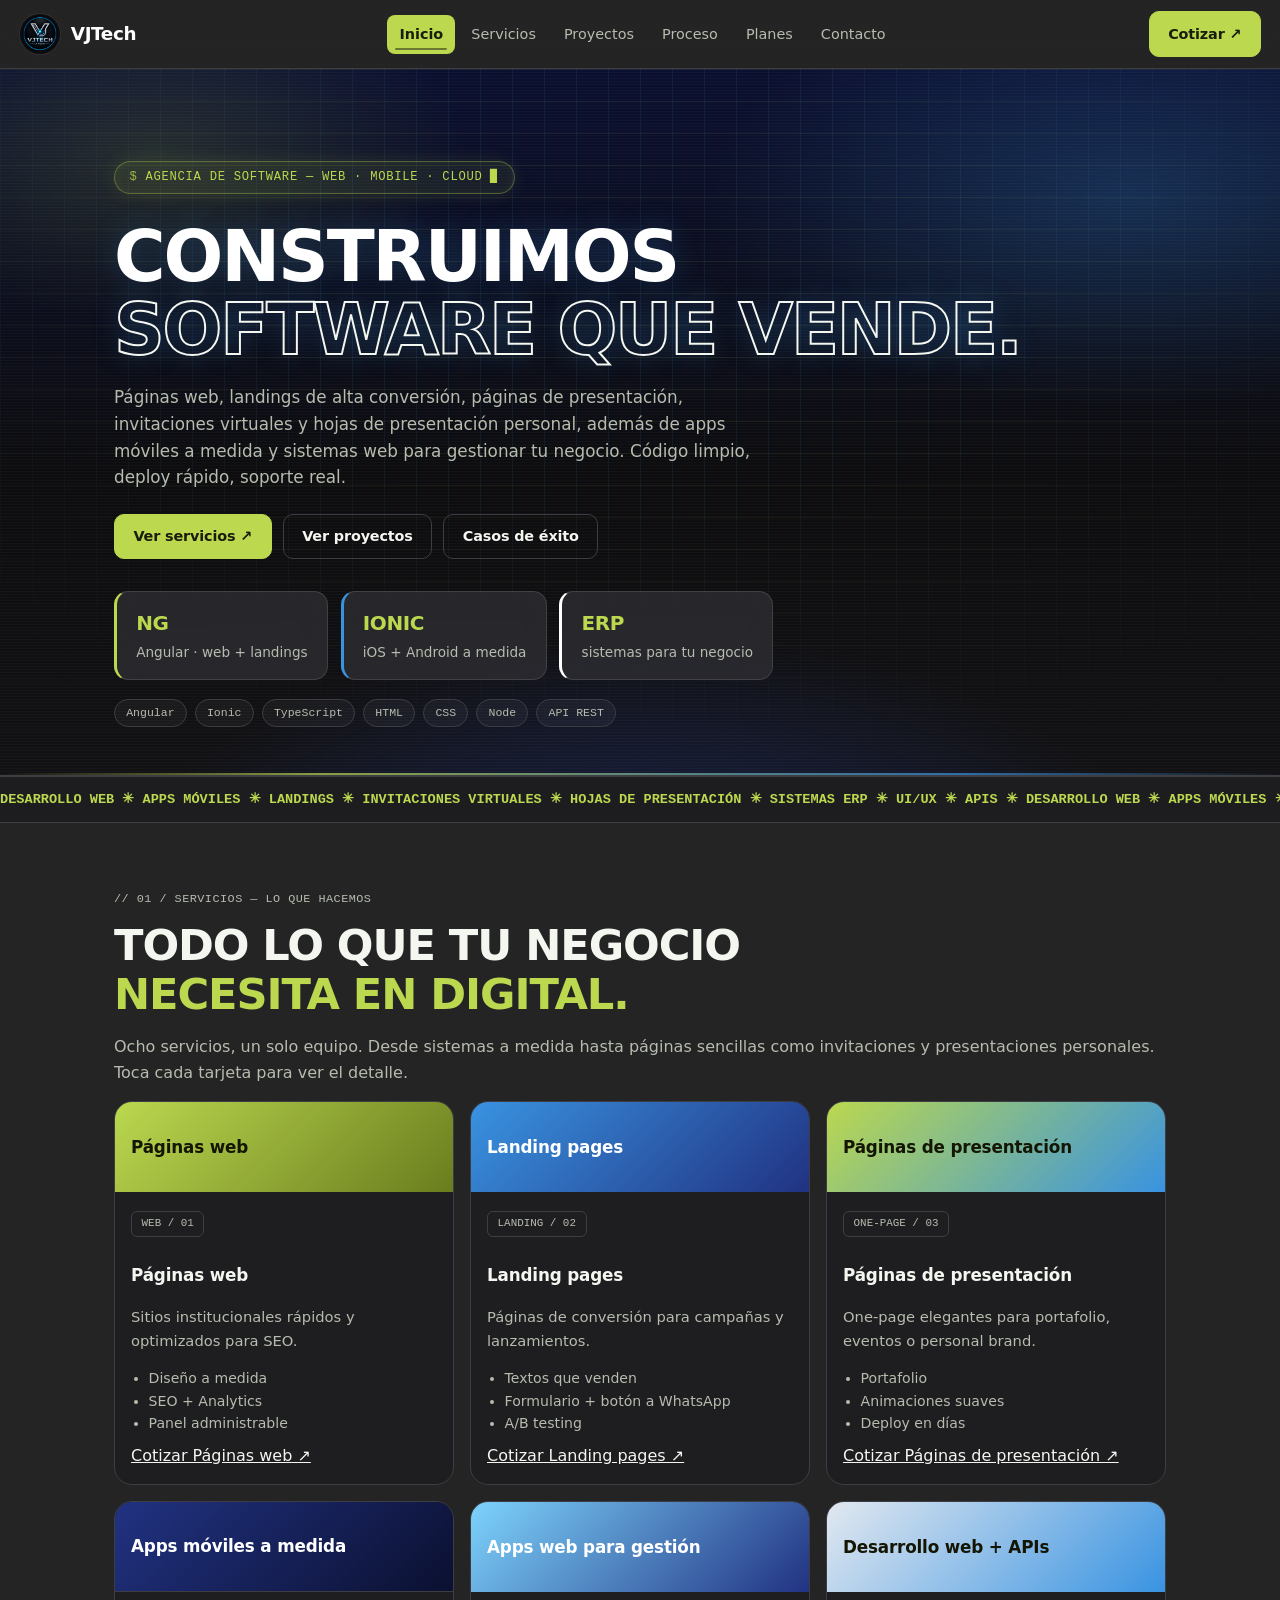
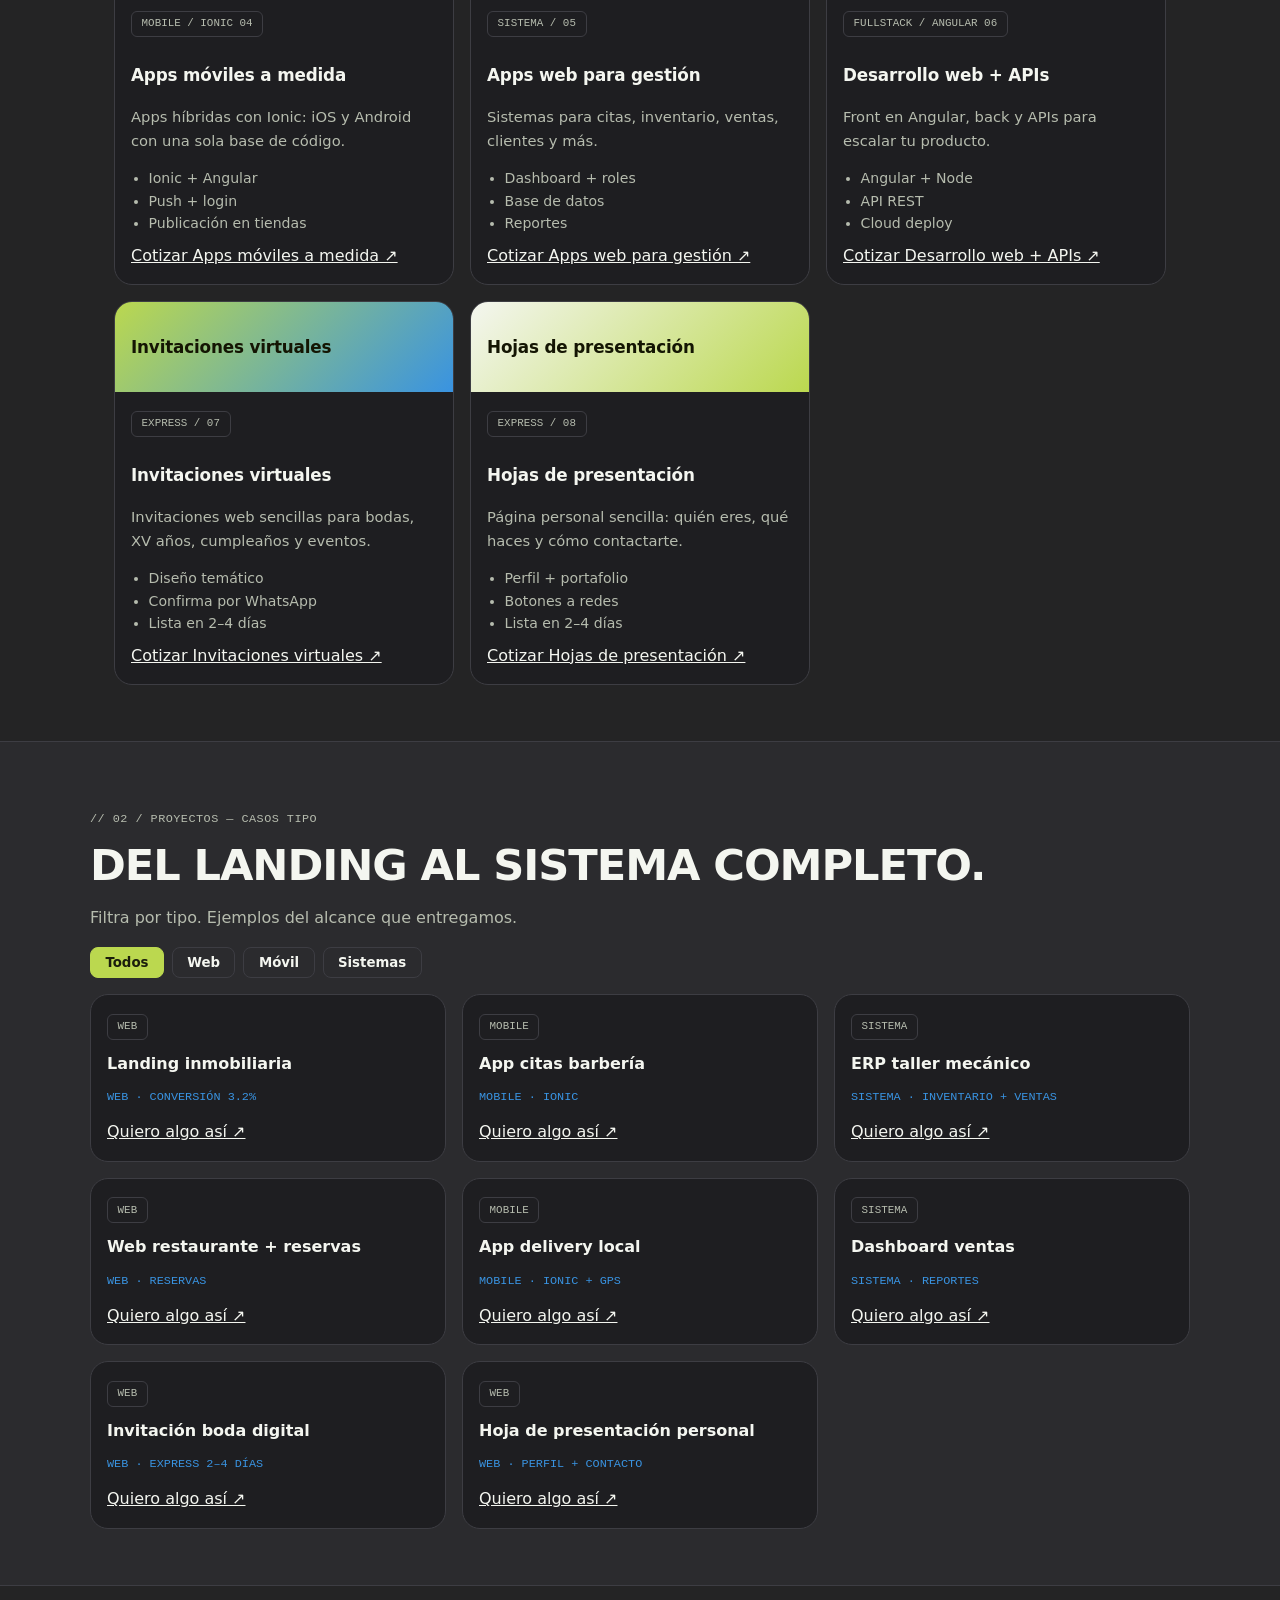
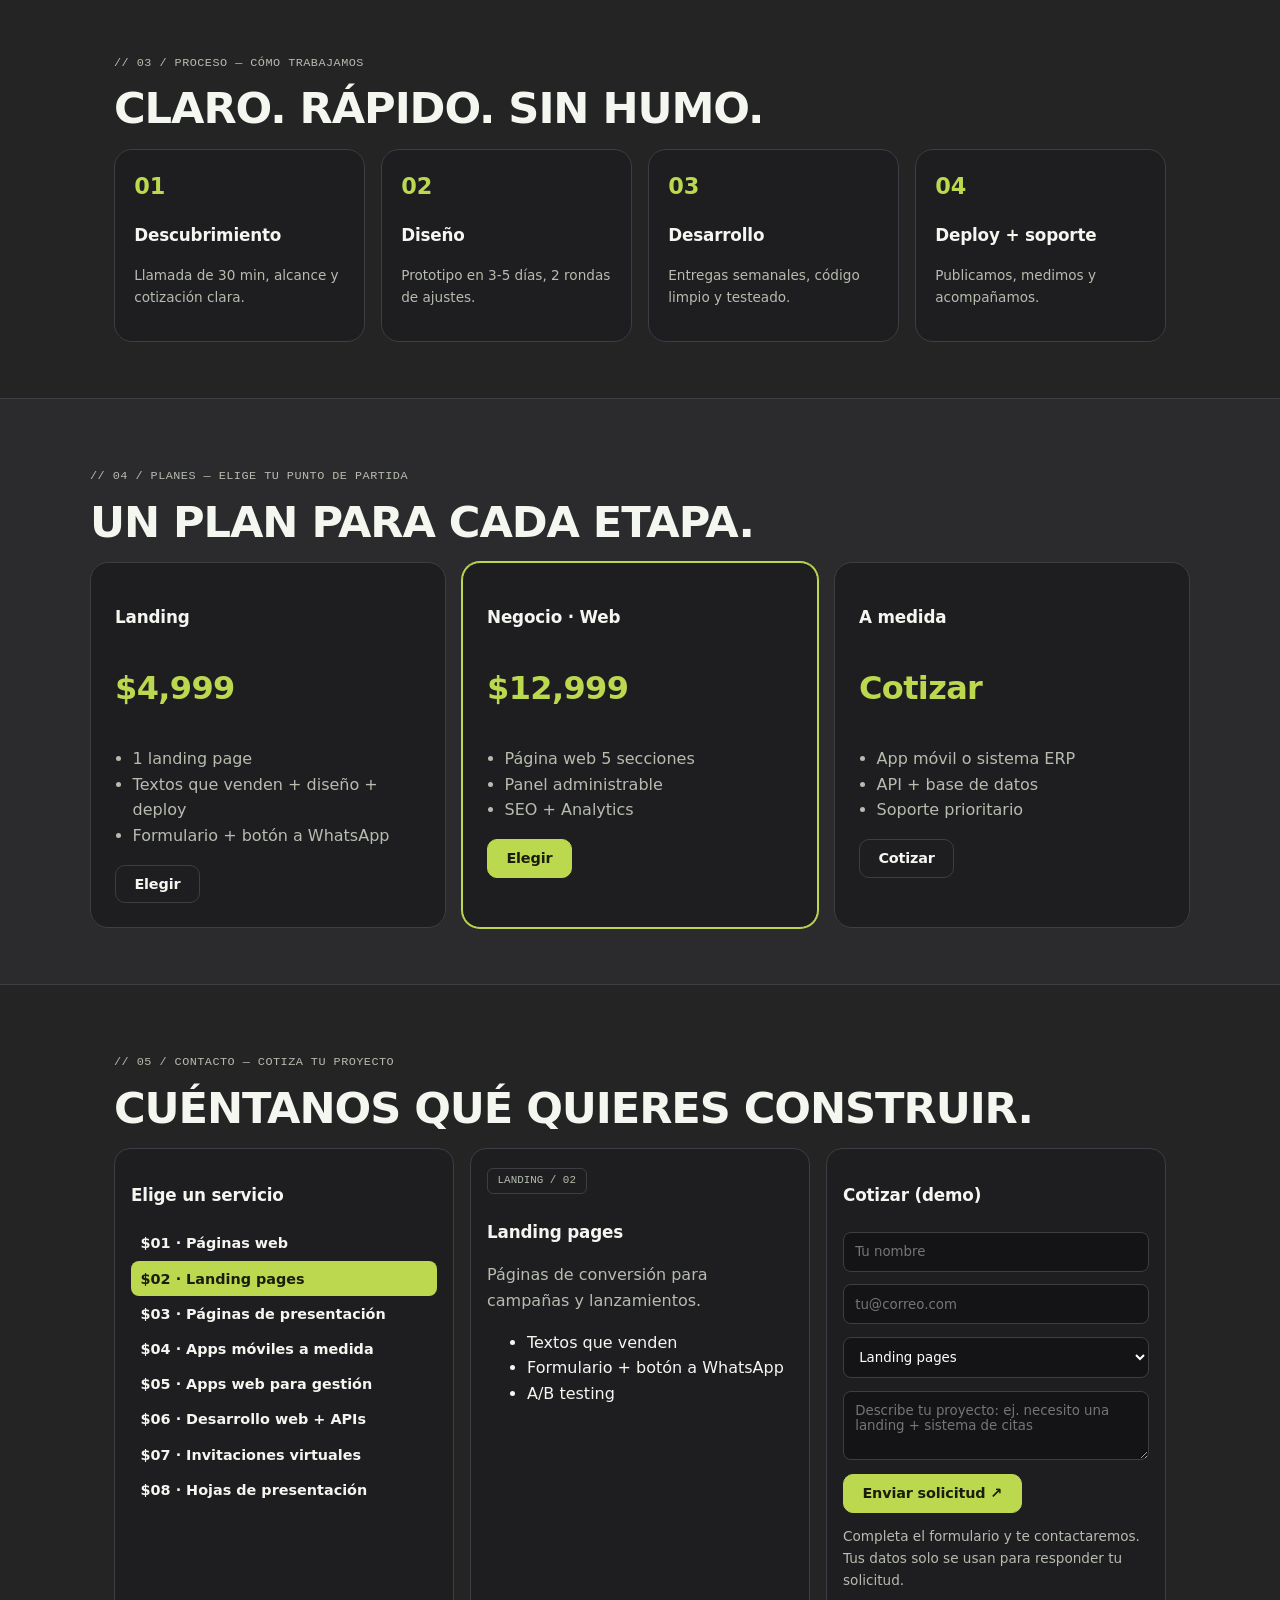
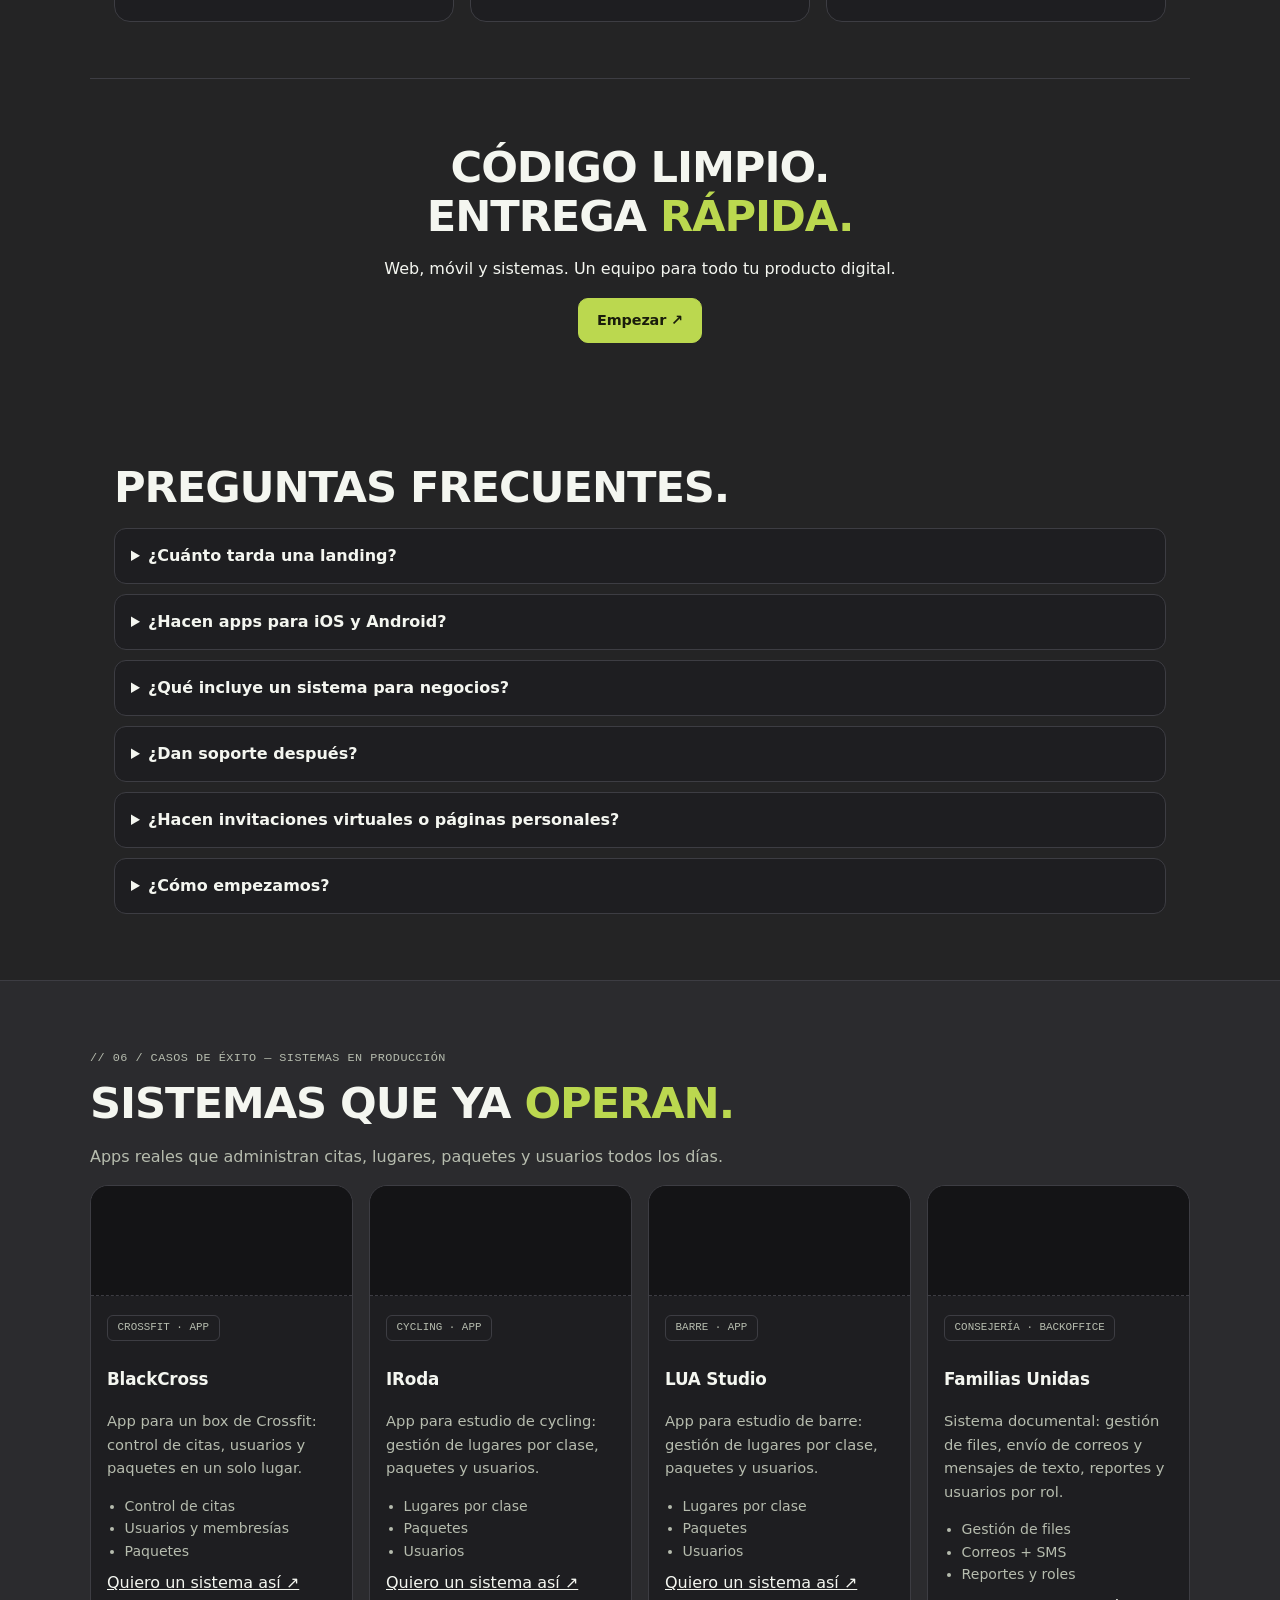
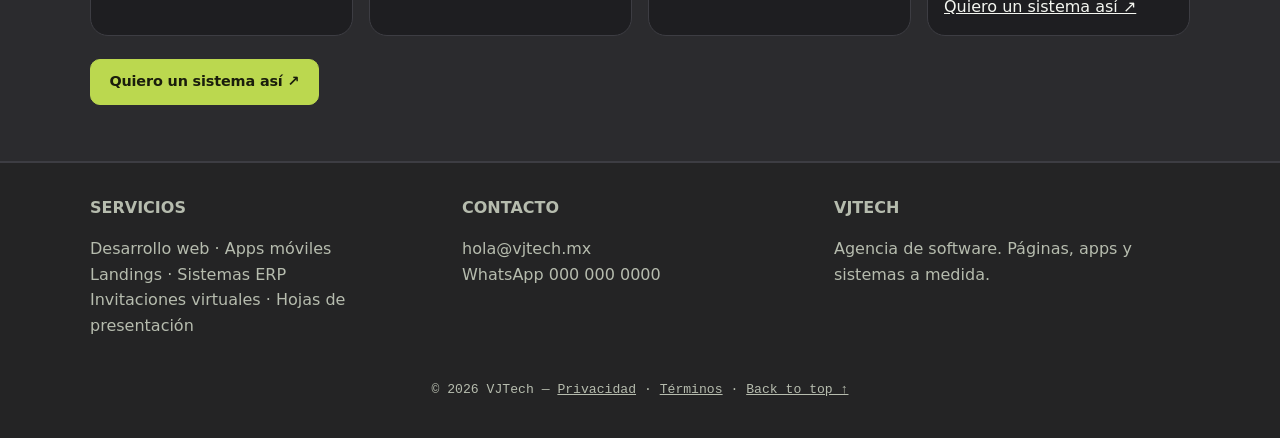
==== index.html @ 3f9f31a5 "Version inicial" ====
<!DOCTYPE html>
<html lang="es">
<head>
  <meta charset="UTF-8" />
  <meta name="viewport" content="width=device-width, initial-scale=1.0" />
  <title>VJTech — Desarrollo web, móvil y apps a medida</title>
  <meta name="description" content="VJTech: páginas web, landings, páginas de presentación, invitaciones virtuales, hojas de presentación personal, apps móviles con Ionic y apps web con Angular para gestión de negocios." />
  <link rel="canonical" href="https://vjtech.mx/" />
  <!-- Open Graph / Twitter (vista previa al compartir en WhatsApp y redes) -->
  <meta property="og:type" content="website" />
  <meta property="og:locale" content="es_MX" />
  <meta property="og:site_name" content="VJTech" />
  <meta property="og:title" content="VJTech — Desarrollo web, móvil y apps a medida" />
  <meta property="og:description" content="Páginas web, landings de alta conversión, invitaciones virtuales y apps móviles a medida. Código limpio, deploy rápido, soporte real." />
  <meta property="og:url" content="https://vjtech.mx/" />
  <meta property="og:image" content="https://vjtech.mx/logo.png" />
  <meta name="twitter:card" content="summary_large_image" />
  <meta name="twitter:title" content="VJTech — Desarrollo web, móvil y apps a medida" />
  <meta name="twitter:description" content="Páginas web, landings de alta conversión y apps móviles a medida." />
  <meta name="twitter:image" content="https://vjtech.mx/logo.png" />
  <!-- Analytics GA4: pon tu ID en ANALYTICS_ID dentro de app.js para activar la medición -->
  <meta name="referrer" content="strict-origin-when-cross-origin" />
  <!-- CSP temporal vía meta (mover a headers nginx al desplegar en EC2) -->
  <meta http-equiv="Content-Security-Policy" content="default-src 'self'; script-src 'self' https://www.googletagmanager.com https://www.google-analytics.com; style-src 'self' https://fonts.googleapis.com; font-src 'self' https://fonts.gstatic.com; img-src 'self' data: https://www.google-analytics.com; connect-src 'self' https:; form-action 'self'; base-uri 'self'; frame-ancestors 'none'; object-src 'none'" />
  <link rel="preconnect" href="https://fonts.googleapis.com" />
  <link rel="preconnect" href="https://fonts.gstatic.com" crossorigin />
  <link href="https://fonts.googleapis.com/css2?family=Plus+Jakarta+Sans:wght@400;500;600;700;800&family=JetBrains+Mono:wght@400;500;600&display=swap" rel="stylesheet" />
  <link rel="stylesheet" href="styles.css" />
  <link rel="icon" type="image/png" href="logo.png" />
</head>
<body id="inicio">
  <header class="nav" id="topNav">
    <a class="brand" href="#inicio" data-scroll aria-label="VJTech inicio">
      <span class="logo-slot" aria-hidden="true">
        <img src="logo.png" alt="VJTech" width="42" height="42" />
      </span>
      <span class="brand-name">VJTech</span>
    </a>
    <nav class="links" aria-label="Principal">
      <a href="#inicio" data-scroll class="active">Inicio</a>
      <a href="#servicios" data-scroll>Servicios</a>
      <a href="#proyectos" data-scroll>Proyectos</a>
      <a href="#proceso" data-scroll>Proceso</a>
      <a href="#planes" data-scroll>Planes</a>
      <a href="#contacto" data-scroll>Contacto</a>
    </nav>
    <div class="actions">
      <a class="btn primary" href="#contacto" data-scroll>Cotizar ↗</a>
    </div>
    <button class="menu" id="menuBtn" aria-label="Abrir menú" aria-expanded="false">☰</button>
  </header>
  <div class="mobile" id="mobileMenu">
    <a href="#inicio" data-scroll>Inicio</a>
    <a href="#servicios" data-scroll>Servicios</a>
    <a href="#proyectos" data-scroll>Proyectos</a>
    <a href="#proceso" data-scroll>Proceso</a>
    <a href="#planes" data-scroll>Planes</a>
    <a href="#contacto" data-scroll class="btn primary">Cotizar ↗</a>
  </div>

  <main>
    <!-- HERO -->
    <section class="hero">
      <div class="hero-bg" aria-hidden="true"></div>
      <div class="hero-inner">
      <p class="kicker">AGENCIA DE SOFTWARE — WEB · MOBILE · CLOUD</p>
      <h1><span>CONSTRUIMOS</span><br /><em>SOFTWARE QUE VENDE.</em></h1>
      <p class="sub">Páginas web, landings de alta conversión, páginas de presentación, invitaciones virtuales y hojas de presentación personal, además de apps móviles a medida y sistemas web para gestionar tu negocio. Código limpio, deploy rápido, soporte real.</p>
      <div class="cta">
        <a href="#servicios" class="btn primary" data-scroll>Ver servicios ↗</a>
        <a href="#proyectos" class="btn ghost" data-scroll>Ver proyectos</a>
        <a href="#casos" class="btn ghost" data-scroll>Casos de éxito</a>
      </div>
      <div class="hero-cards">
        <div class="hcard"><strong>NG</strong><span>Angular · web + landings</span></div>
        <div class="hcard"><strong>IONIC</strong><span>iOS + Android a medida</span></div>
        <div class="hcard"><strong>ERP</strong><span>sistemas para tu negocio</span></div>
      </div>
      <div class="stack-bar" aria-label="Tecnologías">
        <span>Angular</span><span>Ionic</span><span>TypeScript</span><span>HTML</span><span>CSS</span><span>Node</span><span>API REST</span>
      </div>
      </div>
    </section>

    <div class="marquee" aria-hidden="true"><div class="track" id="marqueeTrack">
      <span>DESARROLLO WEB ✳ APPS MÓVILES ✳ LANDINGS ✳ INVITACIONES VIRTUALES ✳ HOJAS DE PRESENTACIÓN ✳ SISTEMAS ERP ✳ UI/UX ✳ APIS ✳ DESARROLLO WEB ✳ APPS MÓVILES ✳ LANDINGS ✳ INVITACIONES VIRTUALES ✳&nbsp;</span>
    </div></div>

    <!-- SERVICIOS -->
    <section id="servicios" class="section scroll-target">
      <p class="label">01 / SERVICIOS — LO QUE HACEMOS</p>
      <h2>TODO LO QUE TU NEGOCIO<br /><em>NECESITA EN DIGITAL.</em></h2>
      <p class="muted">Ocho servicios, un solo equipo. Desde sistemas a medida hasta páginas sencillas como invitaciones y presentaciones personales. Toca cada tarjeta para ver el detalle.</p>
      <div class="grid3" id="services"></div>
    </section>

    <!-- PROYECTOS -->
    <section id="proyectos" class="section alt scroll-target">
      <p class="label">02 / PROYECTOS — CASOS TIPO</p>
      <h2>DEL LANDING AL SISTEMA COMPLETO.</h2>
      <p class="muted">Filtra por tipo. Ejemplos del alcance que entregamos.</p>
      <div class="filters">
        <button class="chip active" data-f="all">Todos</button>
        <button class="chip" data-f="web">Web</button>
        <button class="chip" data-f="mobile">Móvil</button>
        <button class="chip" data-f="sistema">Sistemas</button>
      </div>
      <div class="agenda" id="projects"></div>
    </section>

    <!-- PROCESO -->
    <section id="proceso" class="section scroll-target">
      <p class="label">03 / PROCESO — CÓMO TRABAJAMOS</p>
      <h2>CLARO. RÁPIDO. SIN HUMO.</h2>
      <div class="grid4" id="steps"></div>
    </section>

    <!-- PLANES -->
    <section id="planes" class="section alt scroll-target">
      <p class="label">04 / PLANES — ELIGE TU PUNTO DE PARTIDA</p>
      <h2>UN PLAN PARA CADA ETAPA.</h2>
      <div class="grid3">
        <div class="price"><h3>Landing</h3><p class="p">$4,999</p><ul><li>1 landing page</li><li>Textos que venden + diseño + deploy</li><li>Formulario + botón a WhatsApp</li></ul><button class="btn ghost" data-plan="Landing">Elegir</button></div>
        <div class="price hot"><h3>Negocio · Web</h3><p class="p">$12,999</p><ul><li>Página web 5 secciones</li><li>Panel administrable</li><li>SEO + Analytics</li></ul><button class="btn primary" data-plan="Negocio Web">Elegir</button></div>
        <div class="price"><h3>A medida</h3><p class="p">Cotizar</p><ul><li>App móvil o sistema ERP</li><li>API + base de datos</li><li>Soporte prioritario</li></ul><button class="btn ghost" data-plan="A medida">Cotizar</button></div>
      </div>
    </section>

    <!-- CONTACTO -->
    <section id="contacto" class="section scroll-target">
      <p class="label">05 / CONTACTO — COTIZA TU PROYECTO</p>
      <h2>CUÉNTANOS QUÉ QUIERES CONSTRUIR.</h2>
      <div class="booking">
        <div class="days" id="servicesList"></div>
        <div class="classes" id="serviceDetail"></div>
        <form id="quoteForm" action="#" method="post" novalidate>
          <h3>Cotizar (demo)</h3>
          <label class="sr-only" for="fName">Tu nombre</label>
          <input required placeholder="Tu nombre" id="fName" name="nombre" type="text" autocomplete="name" maxlength="100" />
          <label class="sr-only" for="fMail">Tu correo</label>
          <input required type="email" placeholder="tu@correo.com" id="fMail" name="correo" autocomplete="email" inputmode="email" maxlength="254" />
          <label class="sr-only" for="fService">Servicio</label>
          <select id="fService" name="tipo"></select>
          <label class="sr-only" for="fMsg">Describe tu proyecto</label>
          <textarea id="fMsg" name="descripcion" rows="3" maxlength="2000" placeholder="Describe tu proyecto: ej. necesito una landing + sistema de citas"></textarea>
          <!-- Honeypot anti-spam: los humanos no lo ven ni lo llenan -->
          <div class="hp-wrap" aria-hidden="true">
            <label class="sr-only" for="fWeb">No llenar</label>
            <input type="text" id="fWeb" name="website" tabindex="-1" autocomplete="off" />
          </div>
          <button class="btn primary" type="submit">Enviar solicitud ↗</button>
          <p class="muted small" id="quoteMsg">Completa el formulario y te contactaremos. Tus datos solo se usan para responder tu solicitud.</p>
        </form>
      </div>
    </section>

    <section class="section community">
      <h2>CÓDIGO LIMPIO.<br />ENTREGA <em>RÁPIDA.</em></h2>
      <p>Web, móvil y sistemas. Un equipo para todo tu producto digital.</p>
      <a class="btn primary" href="#contacto" data-scroll>Empezar ↗</a>
    </section>

    <section class="section">
      <h2>PREGUNTAS FRECUENTES.</h2>
      <div class="faq" id="faq"></div>
    </section>

    <!-- CASOS DE ÉXITO -->
    <section id="casos" class="section alt scroll-target">
      <p class="label">06 / CASOS DE ÉXITO — SISTEMAS EN PRODUCCIÓN</p>
      <h2>SISTEMAS QUE YA <em>OPERAN.</em></h2>
      <p class="muted">Apps reales que administran citas, lugares, paquetes y usuarios todos los días.</p>
      <div class="grid4" id="casosGrid"></div>
      <div class="cta">
        <a href="#contacto" class="btn primary" data-scroll>Quiero un sistema así ↗</a>
      </div>
    </section>
  </main>

  <footer>
    <div class="fgrid">
      <div><strong>SERVICIOS</strong><p>Desarrollo web · Apps móviles<br />Landings · Sistemas ERP<br />Invitaciones virtuales · Hojas de presentación</p></div>
      <div><strong>CONTACTO</strong><p>hola@vjtech.mx<br />WhatsApp 000 000 0000</p></div>
      <div><strong>VJTECH</strong><p>Agencia de software. Páginas, apps y sistemas a medida.</p></div>
    </div>
    <p class="copy">© 2026 VJTech — <a href="privacidad.html">Privacidad</a> · <a href="terminos.html">Términos</a> · <a href="#inicio" data-scroll>Back to top ↑</a></p>
  </footer>

  <script src="app.js" defer></script>
</body>
</html>
---- styles.css ----
/* ui-ux-pro-max: Pattern Hero+Features+CTA | Style Glassmorphism dark-adapted + Minimalism | Typo Plus Jakarta Sans + JetBrains Mono accent | Palette #242425 #BBD84F #3993E1 #213282 | Brand VJTech */
/* Nota: fuentes vía <link> en index.html (sin @import para evitar petición duplicada) */
*{box-sizing:border-box}html{scroll-behavior:smooth;scroll-padding-top:84px}
:root{
  --bg:#242425; --panel:#2b2b2e; --card:#2e2e33; --line:#3d3d43;
  --txt:#f4f6f0; --mut:#b6bcae;
  --lime:#bbd84f; --lime-ink:#1a1d0c;
  --blue:#3993e1; --deep:#213282;
  --mono:'JetBrains Mono',ui-monospace,Menlo,monospace;
  --sans:'Plus Jakarta Sans',system-ui,-apple-system,Segoe UI,Roboto,Arial,sans-serif;
  --radius:14px;
}
body{margin:0;background:var(--bg);color:var(--txt);font-family:var(--sans);line-height:1.6;-webkit-font-smoothing:antialiased}
a{color:inherit}.muted{color:var(--mut)}.small{font-size:.85rem}
:focus-visible{outline:3px solid var(--blue);outline-offset:2px;border-radius:6px}
.nav{position:sticky;top:0;z-index:30;display:flex;align-items:center;gap:1rem;justify-content:space-between;padding:.7rem 1.2rem;background:rgba(36,36,37,.72);backdrop-filter:blur(16px);-webkit-backdrop-filter:blur(16px);border-bottom:1px solid rgba(255,255,255,.12)}
.brand{display:flex;align-items:center;gap:.6rem;text-decoration:none}
.logo-slot{width:42px;height:42px;border-radius:50%;border:1px solid rgba(255,255,255,.15);background:#0b0b0d;display:flex;align-items:center;justify-content:center;overflow:hidden;flex-shrink:0}
.logo-slot img{width:100%;height:100%;object-fit:cover;display:block}
.logo-ph{font-family:var(--sans);font-weight:800;font-size:.85rem;color:var(--lime);letter-spacing:.02em}
.brand-name{font-family:var(--sans);font-weight:800;font-size:1.15rem;letter-spacing:-.02em;color:#fff}
.links{display:flex;gap:.25rem}.links a{position:relative;text-decoration:none;color:var(--mut);font-size:.9rem;font-weight:500;padding:.5rem .75rem;border-radius:8px;transition:color 200ms ease,background 200ms ease}
.links a:hover{color:#fff;background:rgba(255,255,255,.06)}
.links a.active{color:var(--lime-ink);background:var(--lime);font-weight:700}
.links a.active::after{content:"";position:absolute;left:8px;right:8px;bottom:4px;height:2px;background:var(--lime-ink);border-radius:2px;opacity:.5}
.links a.click-flash{animation:flash 350ms ease}
@keyframes flash{0%{transform:scale(.96);background:var(--blue);color:#fff}100%{transform:scale(1)}}
.btn{display:inline-block;padding:.65rem 1.15rem;border-radius:10px;text-decoration:none;font-weight:700;border:1px solid var(--line);cursor:pointer;background:transparent;color:var(--txt);font-family:var(--sans);font-size:.9rem;letter-spacing:-.01em;transition:transform 200ms ease,filter 200ms ease,border-color 200ms ease}
.btn.primary{background:var(--lime);color:var(--lime-ink);border-color:var(--lime)}
.btn.primary:hover{filter:brightness(1.07);transform:translateY(-1px)}
.btn.primary:active{transform:translateY(1px) scale(.98)}
.btn.ghost:hover{border-color:var(--lime)}
.menu{display:none;background:none;border:1px solid var(--line);border-radius:10px;color:#fff;padding:.4rem .7rem;cursor:pointer}
.mobile{display:none;flex-direction:column;gap:.4rem;padding:.8rem;background:rgba(29,29,32,.97);backdrop-filter:blur(16px);border-bottom:1px solid var(--line);position:sticky;top:57px;z-index:29}
.mobile.open{display:flex}
.mobile a{text-decoration:none;font-weight:600;padding:.7rem;border-radius:8px;color:var(--txt)}
.mobile a.active{background:var(--lime);color:var(--lime-ink);font-weight:700}
.hero{position:relative;overflow:hidden;padding:5rem 0 3rem;text-align:left;background:#0d0d0f;border-bottom:1px solid var(--line)}
.hero::after{content:"";position:absolute;left:0;right:0;bottom:0;height:2px;background:linear-gradient(90deg,transparent,var(--lime) 25%,var(--blue) 75%,transparent);opacity:.7;z-index:2;pointer-events:none}
.hero-inner{position:relative;z-index:1;max-width:1100px;margin:0 auto;padding:0 1.5rem;width:100%}
.hero-bg{position:absolute;inset:0;background:radial-gradient(520px 280px at 12% 12%,rgba(187,216,79,.15),transparent 60%),radial-gradient(680px 340px at 88% 18%,rgba(57,147,225,.24),transparent 62%),radial-gradient(900px 520px at 50% 125%,rgba(33,50,130,.6),transparent 62%),linear-gradient(180deg,#0b1030 0%,#0d0d0f 58%,#121214 100%);z-index:0}
.hero-bg::before{content:"";position:absolute;inset:0;background:repeating-linear-gradient(0deg,rgba(255,255,255,.05) 0 1px,transparent 1px 3px);opacity:.45;pointer-events:none}
.hero-bg::after{content:"";position:absolute;inset:0;background-image:linear-gradient(rgba(187,216,79,.09) 1px,transparent 1px),linear-gradient(90deg,rgba(57,147,225,.11) 1px,transparent 1px);background-size:32px 32px;mask-image:radial-gradient(75% 75% at 50% 28%,#000 35%,transparent 100%);-webkit-mask-image:radial-gradient(75% 75% at 50% 28%,#000 35%,transparent 100%);pointer-events:none}
.kicker{display:inline-block;font-family:var(--mono);color:var(--lime);font-size:.76rem;font-weight:500;letter-spacing:.06em;background:rgba(187,216,79,.08);border:1px solid rgba(187,216,79,.35);border-radius:999px;padding:.35rem .9rem;box-shadow:0 0 18px rgba(187,216,79,.12),inset 0 0 12px rgba(187,216,79,.06)}.kicker::before{content:"$ ";opacity:.8}.kicker::after{content:"▊";margin-left:.45rem;color:var(--lime);animation:caretBlink 1.2s steps(1) infinite}
@keyframes caretBlink{0%,55%{opacity:1}56%,100%{opacity:0}}
.hero h1{font-family:var(--sans);font-weight:800;font-size:clamp(2.4rem,6vw,4.4rem);line-height:1.04;margin:.9rem 0 .6rem;letter-spacing:-.03em;color:#fff;text-shadow:0 0 28px rgba(57,147,225,.25)}
.hero h1 em{font-style:normal;color:transparent;-webkit-text-stroke:2px var(--txt)}
.sub{color:var(--mut);max-width:62ch;font-size:1.05rem}
.cta{display:flex;gap:.7rem;flex-wrap:wrap;margin-top:1.4rem}
.hero-cards{display:flex;gap:.8rem;margin-top:2rem;flex-wrap:wrap}
.hcard{background:rgba(46,46,51,.8);backdrop-filter:blur(12px);border:1px solid rgba(255,255,255,.12);border-radius:var(--radius);padding:.9rem 1.2rem;min-width:160px;border-left:3px solid var(--lime)}
.hcard:nth-child(2){border-left-color:var(--blue)}.hcard:nth-child(3){border-left-color:#fff}
.hcard strong{font-family:var(--sans);font-weight:800;font-size:1.25rem;display:block;color:var(--lime);letter-spacing:-.02em}.hcard span{color:var(--mut);font-size:.85rem}
.stack-bar{display:flex;gap:.5rem;flex-wrap:wrap;margin-top:1.2rem}
.stack-bar span{font-family:var(--mono);font-size:.72rem;border:1px solid var(--line);border-radius:999px;padding:.25rem .7rem;color:var(--mut);background:rgba(255,255,255,.04)}
.marquee{border-top:1px solid var(--line);border-bottom:1px solid var(--line);overflow:hidden;white-space:nowrap;background:#1d1d20}
.track{display:inline-block;padding:.7rem 0;animation:scroll 20s linear infinite;font-weight:600;font-family:var(--mono);color:var(--lime);font-size:.85rem}
@keyframes scroll{to{transform:translateX(-50%)}}
.section{max-width:1100px;margin:0 auto;padding:3.5rem 1.5rem}
.scroll-target{scroll-margin-top:84px}
.section.alt{background:var(--panel);border-top:1px solid var(--line);border-bottom:1px solid var(--line);max-width:none}
.section.alt>*{max-width:1100px;margin-left:auto;margin-right:auto}
.label{font-family:var(--mono);color:var(--mut);font-size:.74rem;font-weight:500;letter-spacing:.04em}.label::before{content:"// "}
h2{font-family:var(--sans);font-weight:800;font-size:clamp(1.7rem,4vw,2.7rem);line-height:1.12;margin:.5rem 0 1rem;letter-spacing:-.025em}
h2 em{color:var(--lime);font-style:normal}
h3{font-family:var(--sans);font-weight:700;font-size:1.05rem;letter-spacing:-.01em}
.grid4{display:grid;grid-template-columns:repeat(4,1fr);gap:1rem}
.grid3{display:grid;grid-template-columns:repeat(3,1fr);gap:1rem}
.svc,.proj,.step{background:#1e1e21;border:1px solid var(--line);border-radius:18px;overflow:hidden;transition:transform 200ms ease,border-color 200ms ease,box-shadow 200ms ease;cursor:pointer}
.svc:hover,.proj:hover{transform:translateY(-3px);border-color:var(--lime);box-shadow:0 8px 30px rgba(187,216,79,.12)}
.svc-top{height:90px;display:flex;align-items:center;padding:0 1rem;font-family:var(--sans);font-weight:800;font-size:1.05rem;letter-spacing:-.01em;color:#141503}
.s1{background:linear-gradient(135deg,#bbd84f,#6a7d1e)}.s2{background:linear-gradient(135deg,#3993e1,#213282);color:#fff}.s3{background:linear-gradient(135deg,#bbd84f,#3993e1)}.s4{background:linear-gradient(135deg,#213282,#0b1030);color:#fff;border-bottom:1px solid var(--line)}.s5{background:linear-gradient(135deg,#7dd3fc,#213282);color:#fff}.s6{background:linear-gradient(135deg,#e2e8f0,#3993e1)}
.s7{background:linear-gradient(135deg,#bbd84f,#3993e1)}.s8{background:linear-gradient(135deg,#f4f6f0,#bbd84f)}
.pad{padding:1rem}.tag{display:inline-block;font-size:.68rem;border:1px solid var(--line);border-radius:6px;padding:.2rem .6rem;color:var(--mut);margin-bottom:.5rem;font-family:var(--mono)}
.pad p{color:var(--mut);font-size:.92rem}
.pad ul{margin:.5rem 0;padding-left:1.1rem;color:var(--mut);font-size:.88rem}
.filters{display:flex;gap:.5rem;margin:1rem 0;flex-wrap:wrap}
.chip{background:transparent;border:1px solid var(--line);color:var(--txt);border-radius:8px;padding:.45rem .9rem;cursor:pointer;font-family:var(--sans);font-weight:600;transition:background 200ms ease}
.chip.active{background:var(--lime);color:var(--lime-ink);border-color:var(--lime);font-weight:700}
.agenda{display:grid;grid-template-columns:repeat(3,1fr);gap:1rem}
.proj{padding:1rem}.proj h4{margin:.2rem 0;font-family:var(--sans);font-weight:700}.proj .meta{font-family:var(--mono);font-size:.74rem;color:var(--blue)}
.step{padding:1.2rem}.step strong{font-family:var(--sans);font-weight:800;color:var(--lime);font-size:1.4rem}
.price{background:#1e1e21;border:1px solid var(--line);border-radius:18px;padding:1.5rem}
.price.hot{border-color:var(--lime);box-shadow:0 0 0 1px var(--lime)}.price .p{font-size:2rem;font-weight:800;color:var(--lime);font-family:var(--sans);letter-spacing:-.02em}
.price ul{color:var(--mut);padding-left:1.1rem}
.booking{display:grid;grid-template-columns:1fr 1fr 1fr;gap:1rem}
.days,.classes,#quoteForm{background:#1e1e21;border:1px solid var(--line);border-radius:16px;padding:1rem}
.days button{display:block;width:100%;text-align:left;background:transparent;border:0;color:var(--txt);padding:.6rem;border-radius:8px;cursor:pointer;font-family:var(--sans);font-weight:600;font-size:.9rem;transition:background 200ms ease}
.days button:hover{background:rgba(255,255,255,.06)}
.days button.active{background:var(--lime);color:var(--lime-ink);font-weight:700}
#quoteForm input,#quoteForm select,#quoteForm textarea{width:100%;margin:.4rem 0;padding:.7rem;border-radius:8px;border:1px solid var(--line);background:#141416;color:#fff;font-family:var(--sans)}
section:target{animation:targetGlow 1.2s ease}
@keyframes targetGlow{0%{box-shadow:inset 0 0 0 2px var(--blue)}100%{box-shadow:none}}
.community{text-align:center;border-top:1px solid var(--line)}
.faq details{background:#1e1e21;border:1px solid var(--line);border-radius:12px;padding:.9rem 1rem;margin:.6rem 0}
footer{border-top:1px solid var(--line);padding:2rem 1.5rem;color:var(--mut)}
.fgrid{display:grid;grid-template-columns:1fr 1fr 1fr;gap:1rem;max-width:1100px;margin:0 auto}
.copy{text-align:center;margin-top:1.5rem;font-size:.82rem;font-family:var(--mono)}
@media(max-width:900px){.links,.actions{display:none}.menu{display:block}.grid4,.grid3,.agenda,.booking,.fgrid{grid-template-columns:1fr}.hero{padding:3.5rem 0 2rem}.hero-inner{padding:0 1.2rem}}
@media(prefers-reduced-motion:reduce){html{scroll-behavior:auto}.track{animation:none}*{transition:none!important;animation:none!important}}
/* Utilidades no visuales (seguridad/accesibilidad): no alteran el diseño */
.sr-only{position:absolute;width:1px;height:1px;padding:0;margin:-1px;overflow:hidden;clip:rect(0,0,0,0);white-space:nowrap;border:0}
.hp-wrap{position:absolute!important;left:-9999px;top:auto;width:1px;height:1px;overflow:hidden}
/* Página legal: reutiliza tokens del sitio; solo ritmo de lectura */
.hero-compact{padding:3.5rem 0 2rem}
.legal-body{max-width:68ch}
.legal-body h2{font-size:clamp(1.2rem,2.5vw,1.6rem);margin-top:2.2rem;scroll-margin-top:84px}
.legal-body p,.legal-body li{color:var(--mut)}
.legal-body strong{color:var(--txt)}
.legal-body ul{padding-left:1.2rem}
.toc{display:flex;gap:.5rem;flex-wrap:wrap;margin:1rem 0 2rem}
.toc a{font-family:var(--mono);font-size:.74rem;border:1px solid var(--line);border-radius:999px;padding:.35rem .8rem;color:var(--mut);text-decoration:none}
.toc a:hover{border-color:var(--lime);color:var(--txt)}
/* Casos de éxito: misma tarjeta del sitio + slot reservado para logos */
.case{background:#1e1e21;border:1px solid var(--line);border-radius:18px;overflow:hidden;transition:transform 200ms ease,border-color 200ms ease,box-shadow 200ms ease}
.case:hover{transform:translateY(-3px);border-color:var(--lime);box-shadow:0 8px 30px rgba(187,216,79,.12)}
.case-logo{height:110px;display:flex;align-items:center;justify-content:center;background:#141416;border-bottom:1px dashed var(--line);color:var(--mut);font-family:var(--mono);font-size:.7rem;letter-spacing:.1em;text-align:center;padding:0 1rem}
.case-logo img{max-height:72px;max-width:70%;object-fit:contain;display:block}
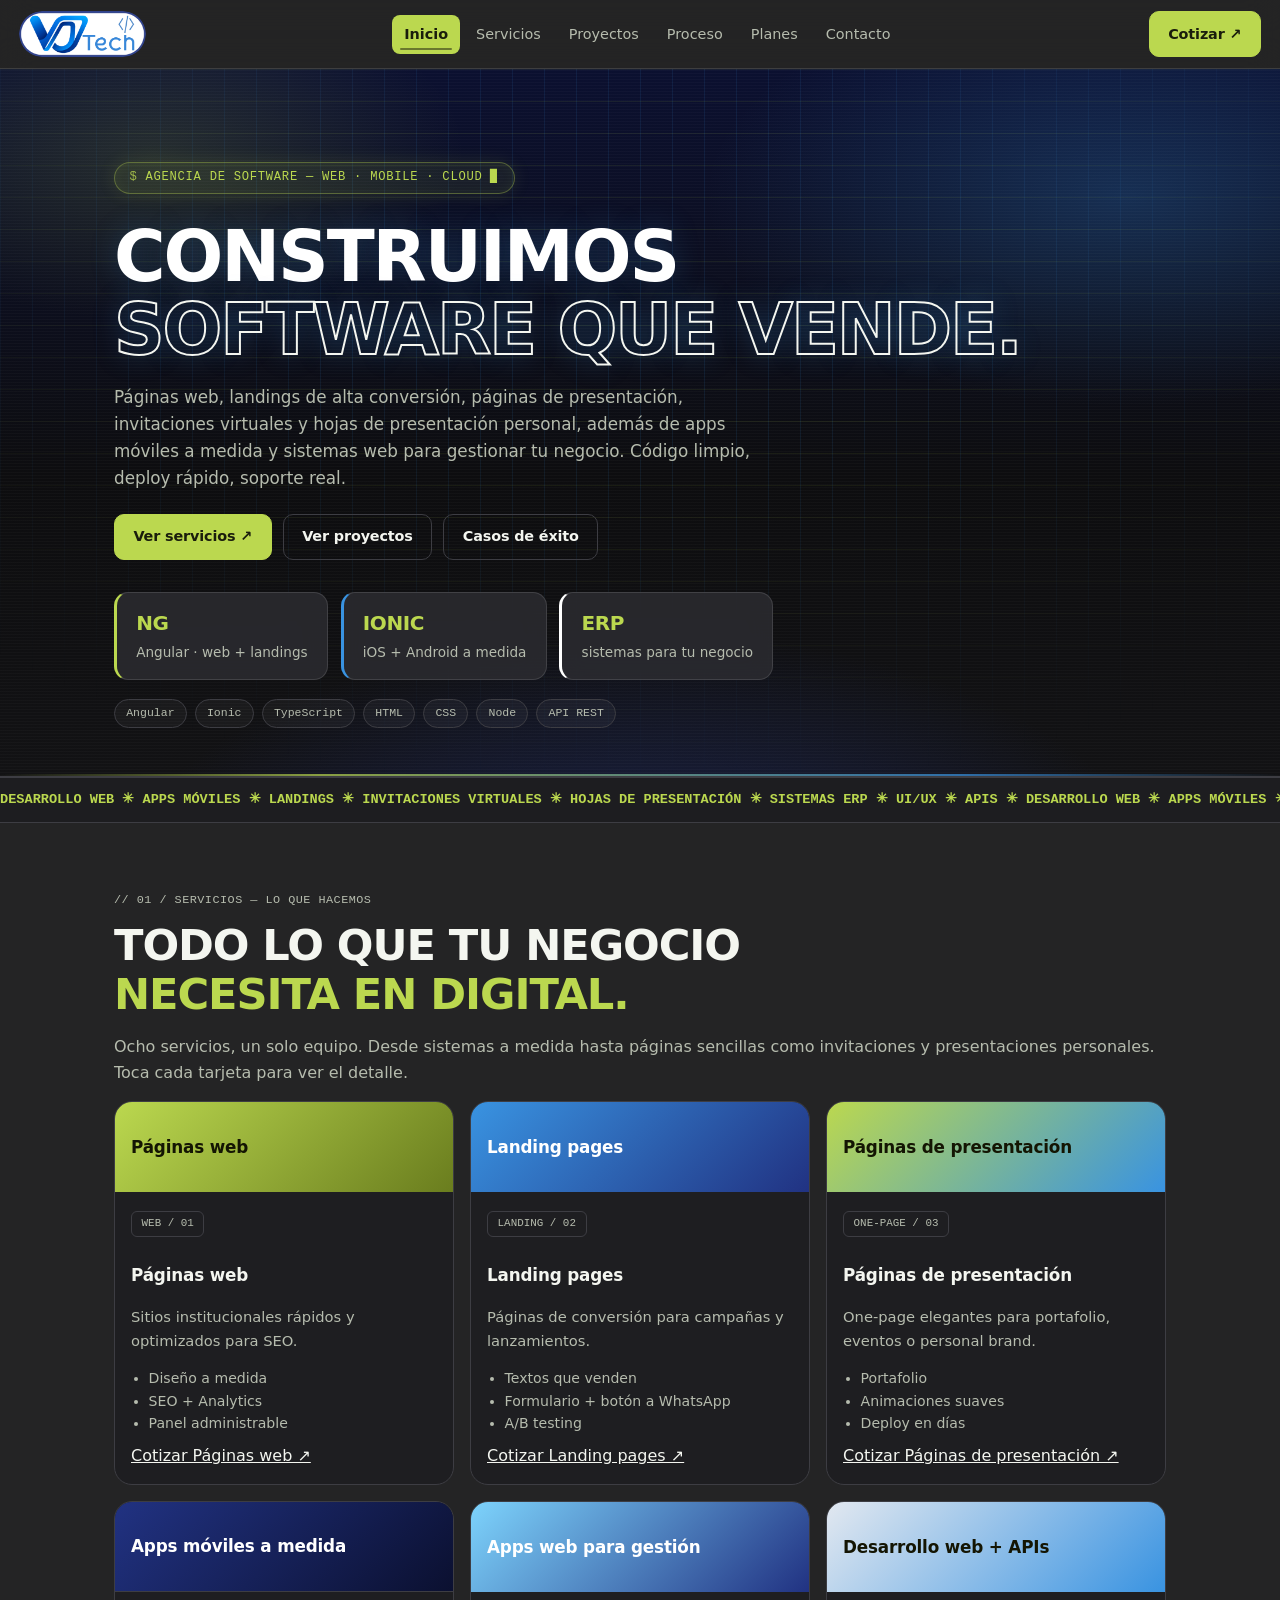
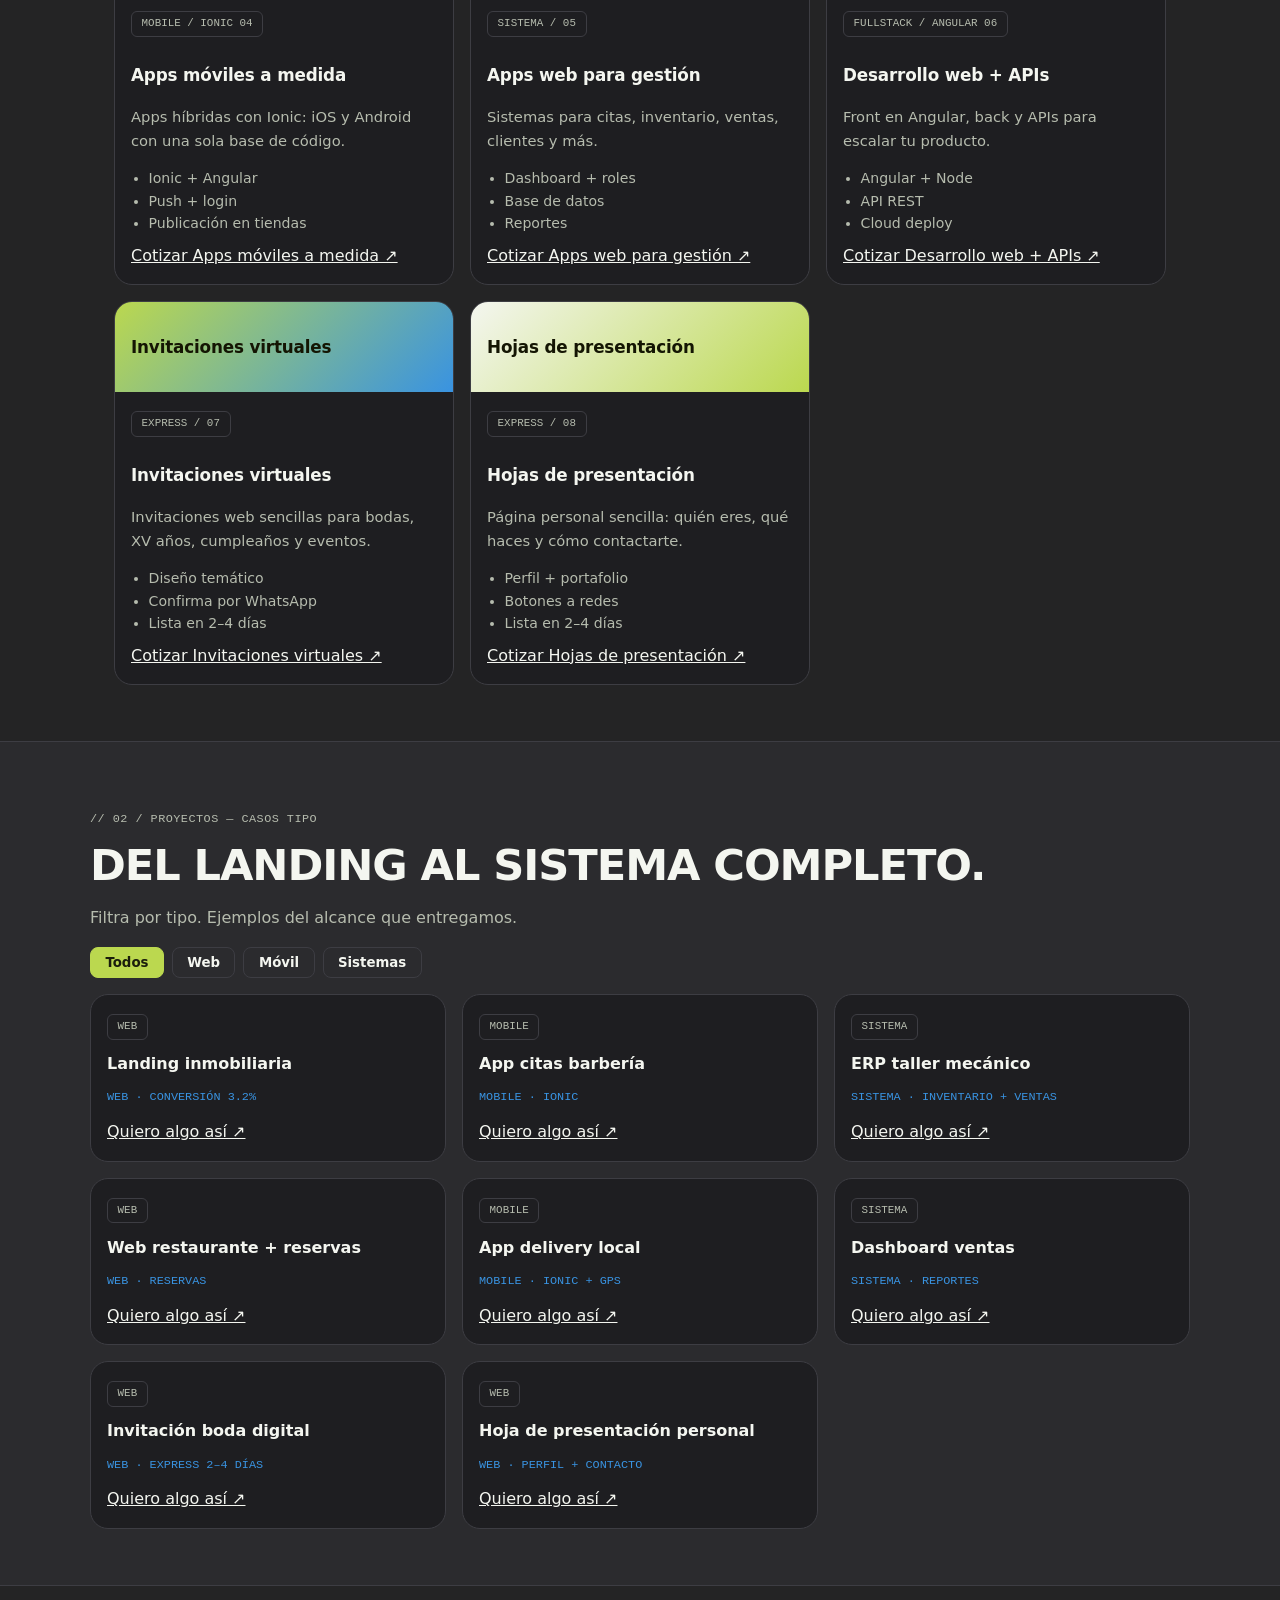
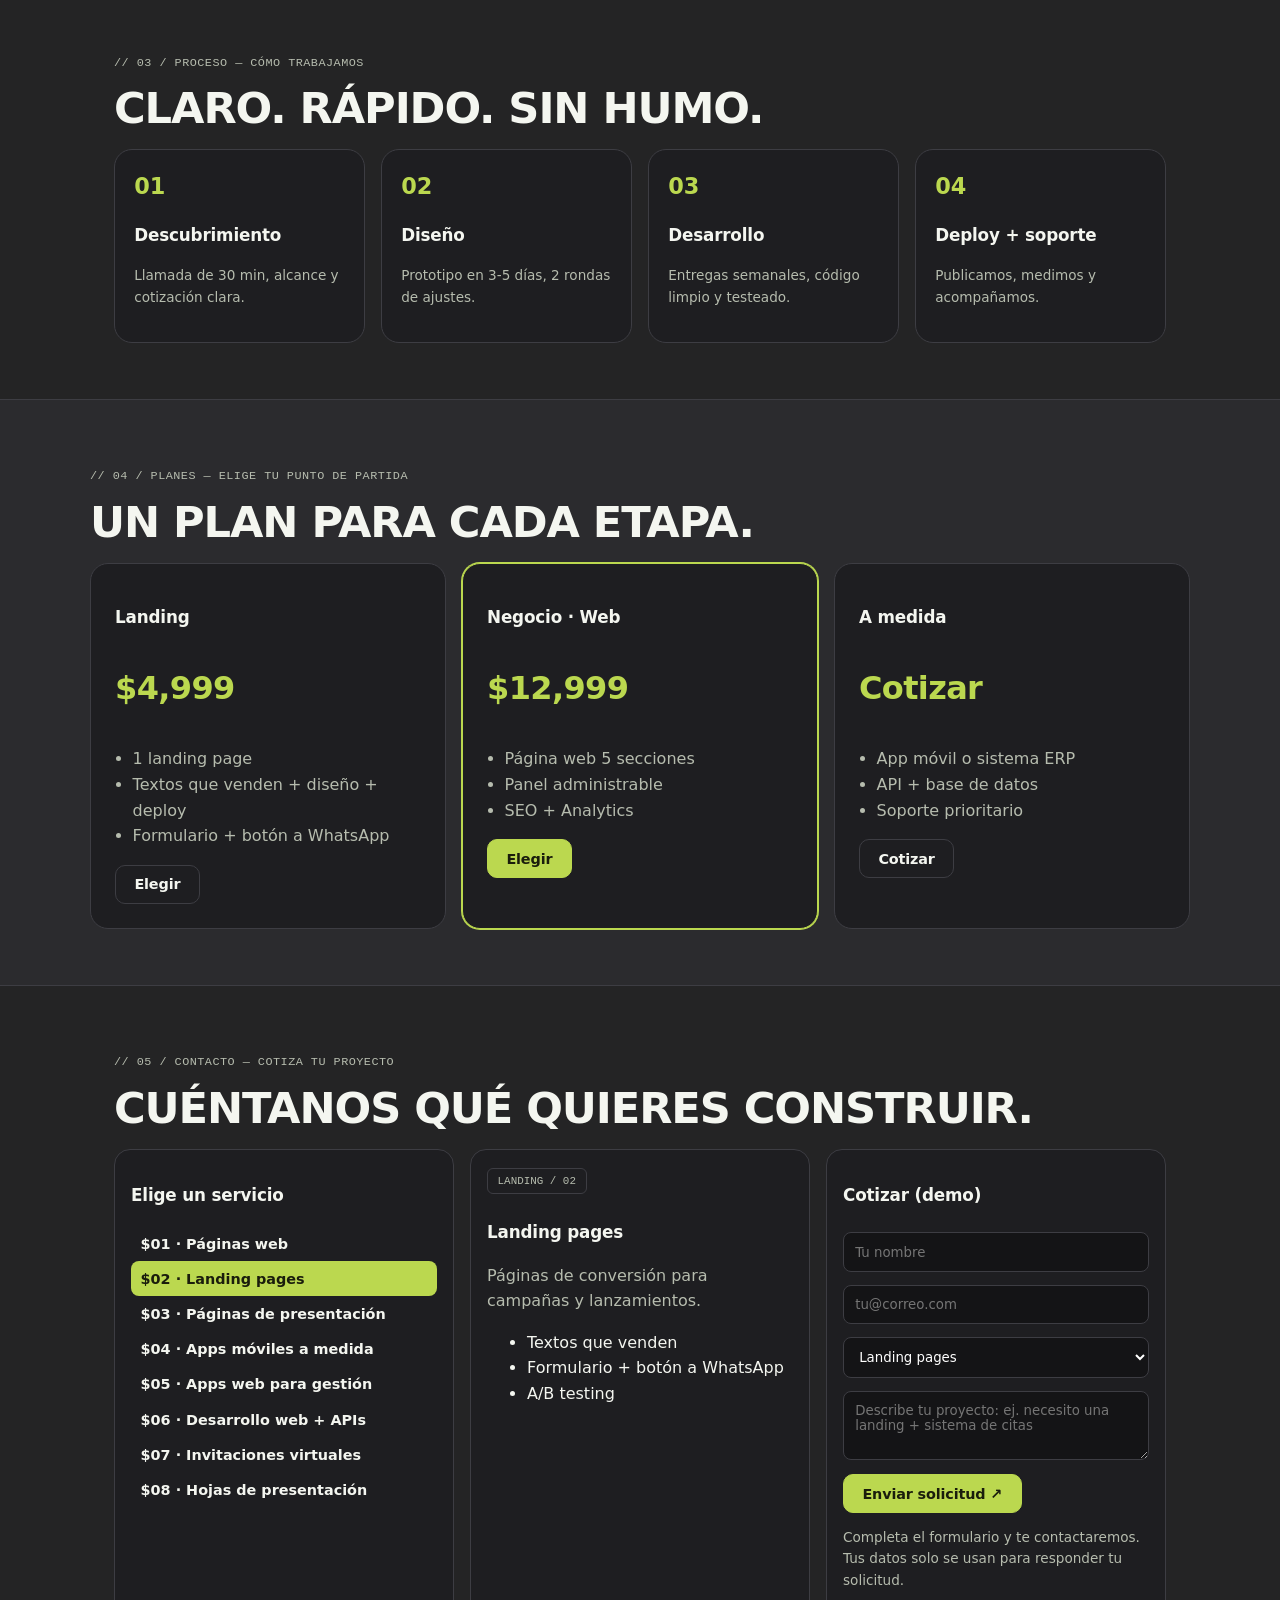
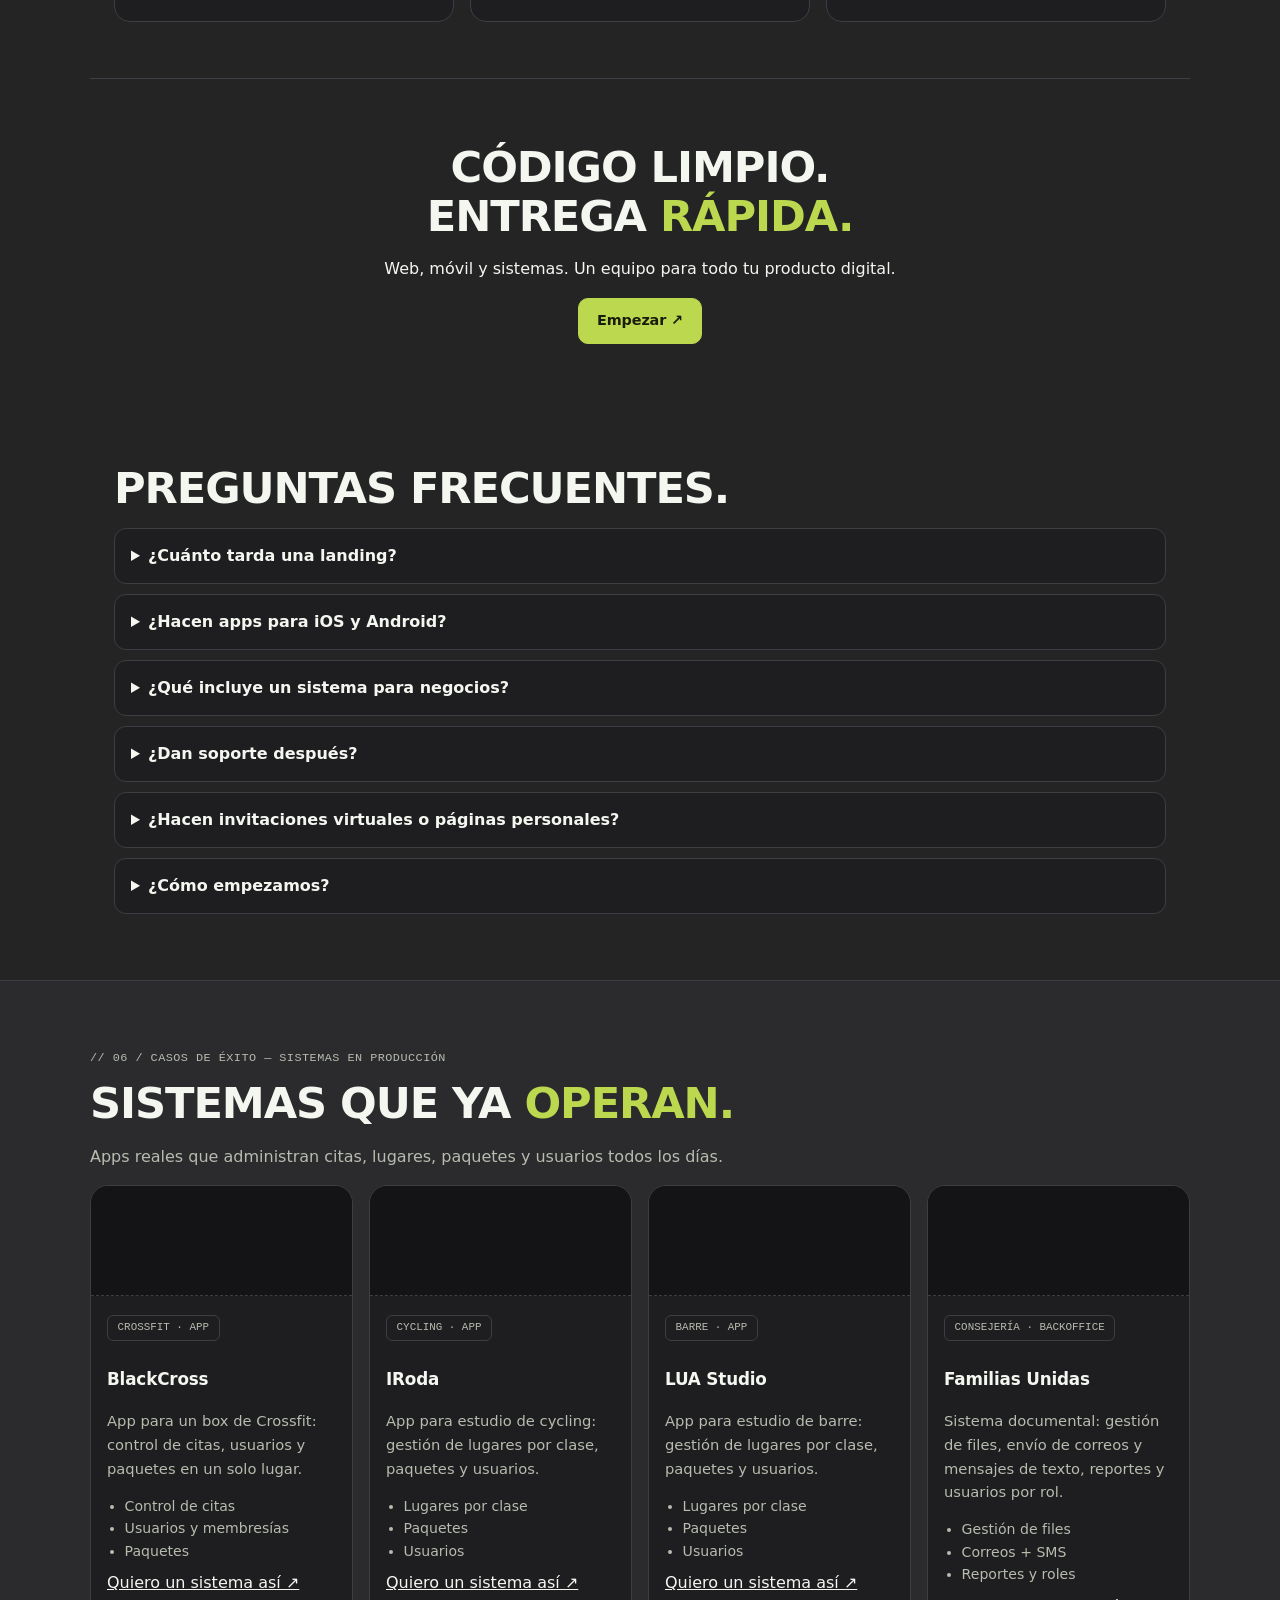
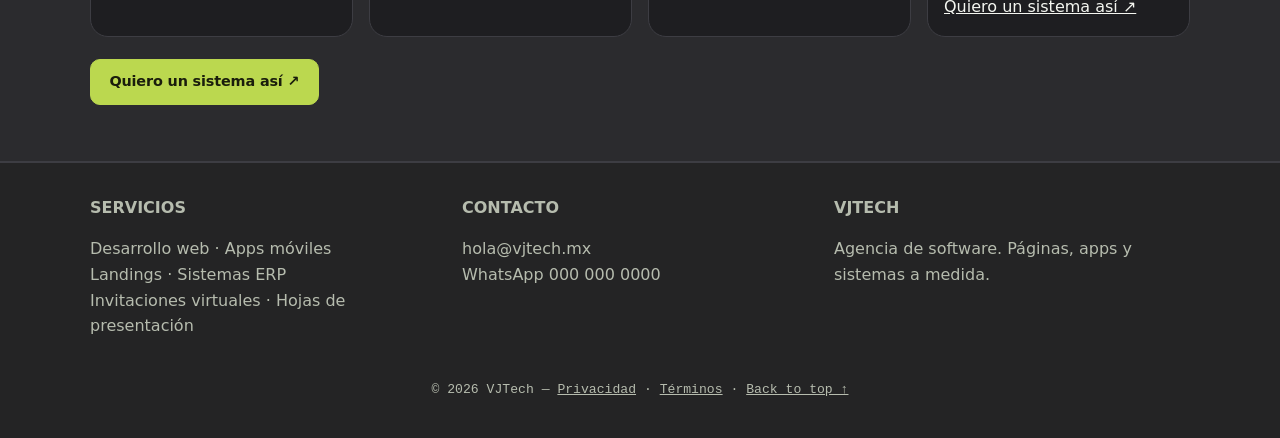
==== commit bdf1b671: "Ajsute logo" ====
--- a/index.html
+++ b/index.html
@@ -32,9 +32,8 @@
   <header class="nav" id="topNav">
     <a class="brand" href="#inicio" data-scroll aria-label="VJTech inicio">
       <span class="logo-slot" aria-hidden="true">
-        <img src="logo.png" alt="VJTech" width="42" height="42" />
+        <img src="logo.png" alt="VJTech" width="150" height="54" />
       </span>
-      <span class="brand-name">VJTech</span>
     </a>
     <nav class="links" aria-label="Principal">
       <a href="#inicio" data-scroll class="active">Inicio</a>
--- a/styles.css
+++ b/styles.css
@@ -14,11 +14,10 @@
 a{color:inherit}.muted{color:var(--mut)}.small{font-size:.85rem}
 :focus-visible{outline:3px solid var(--blue);outline-offset:2px;border-radius:6px}
 .nav{position:sticky;top:0;z-index:30;display:flex;align-items:center;gap:1rem;justify-content:space-between;padding:.7rem 1.2rem;background:rgba(36,36,37,.72);backdrop-filter:blur(16px);-webkit-backdrop-filter:blur(16px);border-bottom:1px solid rgba(255,255,255,.12)}
-.brand{display:flex;align-items:center;gap:.6rem;text-decoration:none}
-.logo-slot{width:42px;height:42px;border-radius:50%;border:1px solid rgba(255,255,255,.15);background:#0b0b0d;display:flex;align-items:center;justify-content:center;overflow:hidden;flex-shrink:0}
-.logo-slot img{width:100%;height:100%;object-fit:cover;display:block}
+.brand{display:flex;align-items:center;gap:0;text-decoration:none}
+.logo-slot{height:46px;display:flex;align-items:center;justify-content:center;overflow:hidden;flex-shrink:0;background:transparent;border:0;border-radius:999px}
+.logo-slot img{height:100%;width:auto;max-width:190px;object-fit:contain;display:block;border-radius:999px}
 .logo-ph{font-family:var(--sans);font-weight:800;font-size:.85rem;color:var(--lime);letter-spacing:.02em}
-.brand-name{font-family:var(--sans);font-weight:800;font-size:1.15rem;letter-spacing:-.02em;color:#fff}
 .links{display:flex;gap:.25rem}.links a{position:relative;text-decoration:none;color:var(--mut);font-size:.9rem;font-weight:500;padding:.5rem .75rem;border-radius:8px;transition:color 200ms ease,background 200ms ease}
 .links a:hover{color:#fff;background:rgba(255,255,255,.06)}
 .links a.active{color:var(--lime-ink);background:var(--lime);font-weight:700}
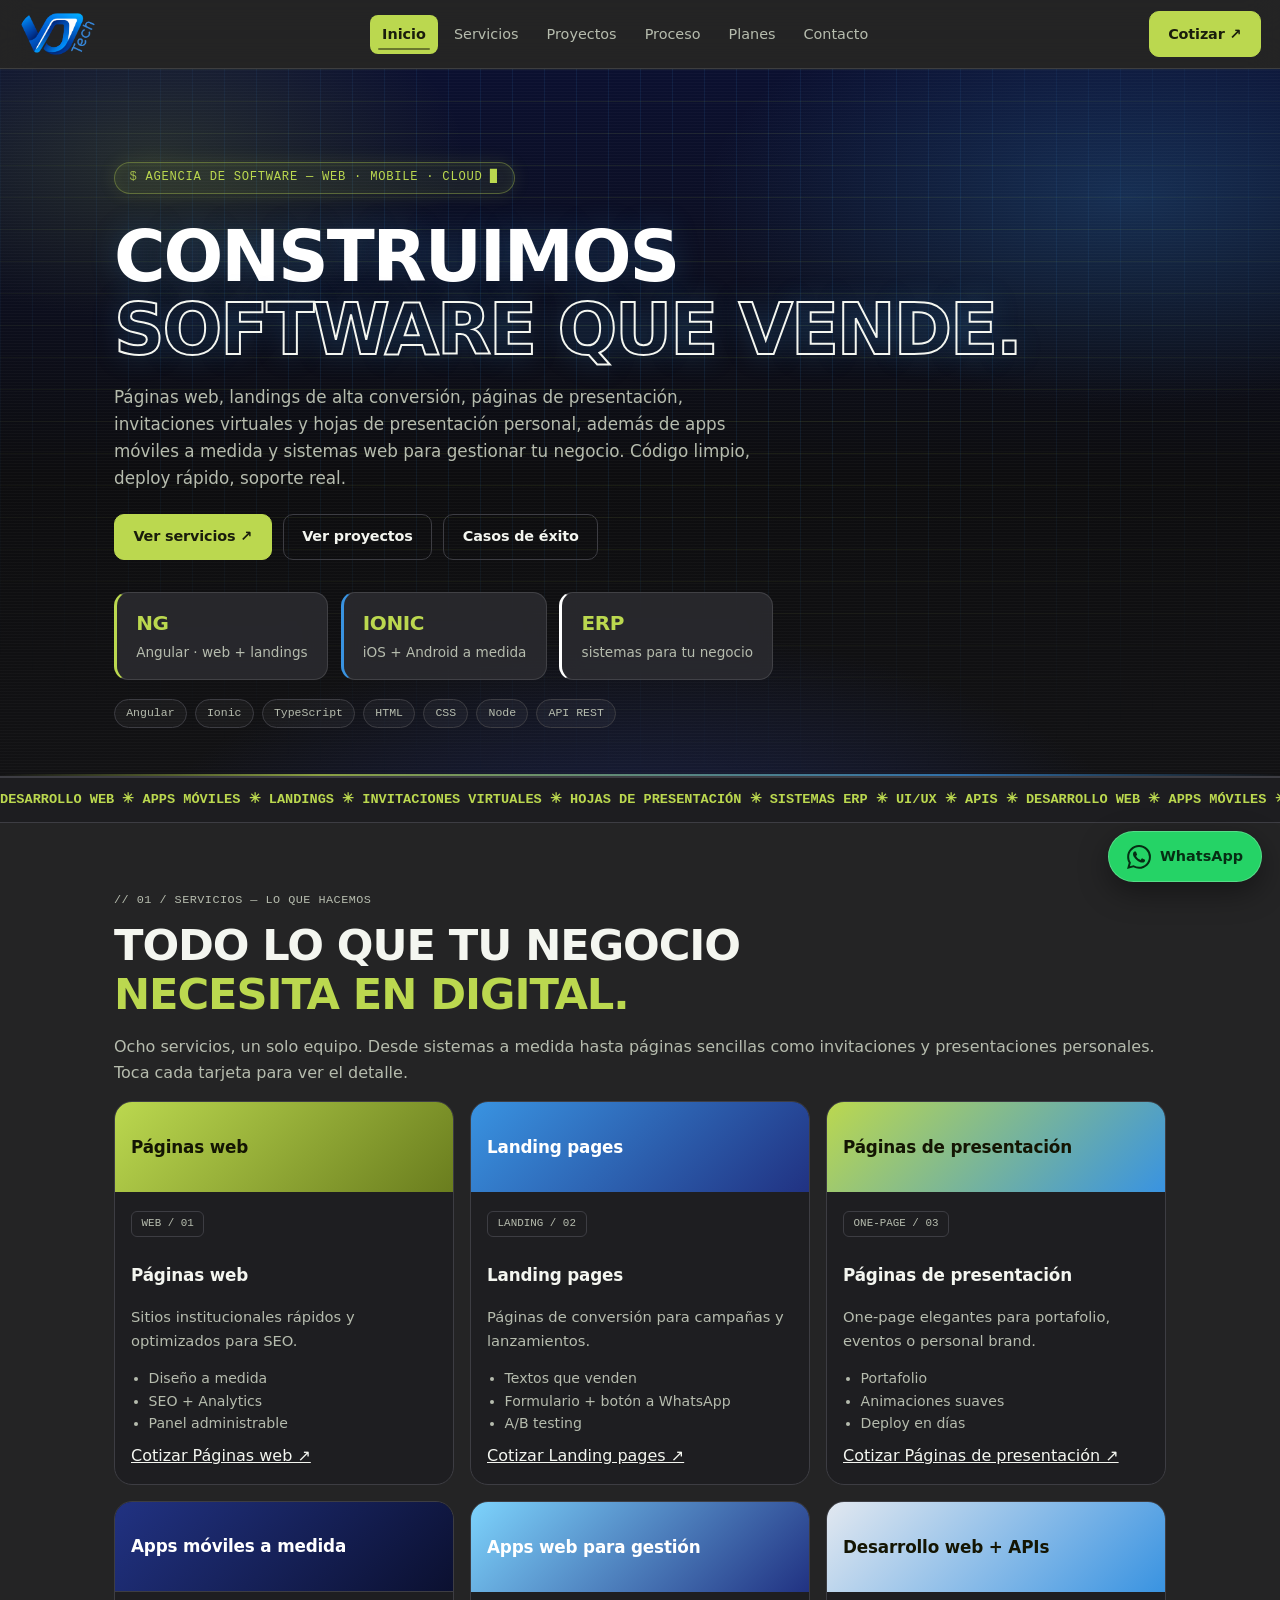
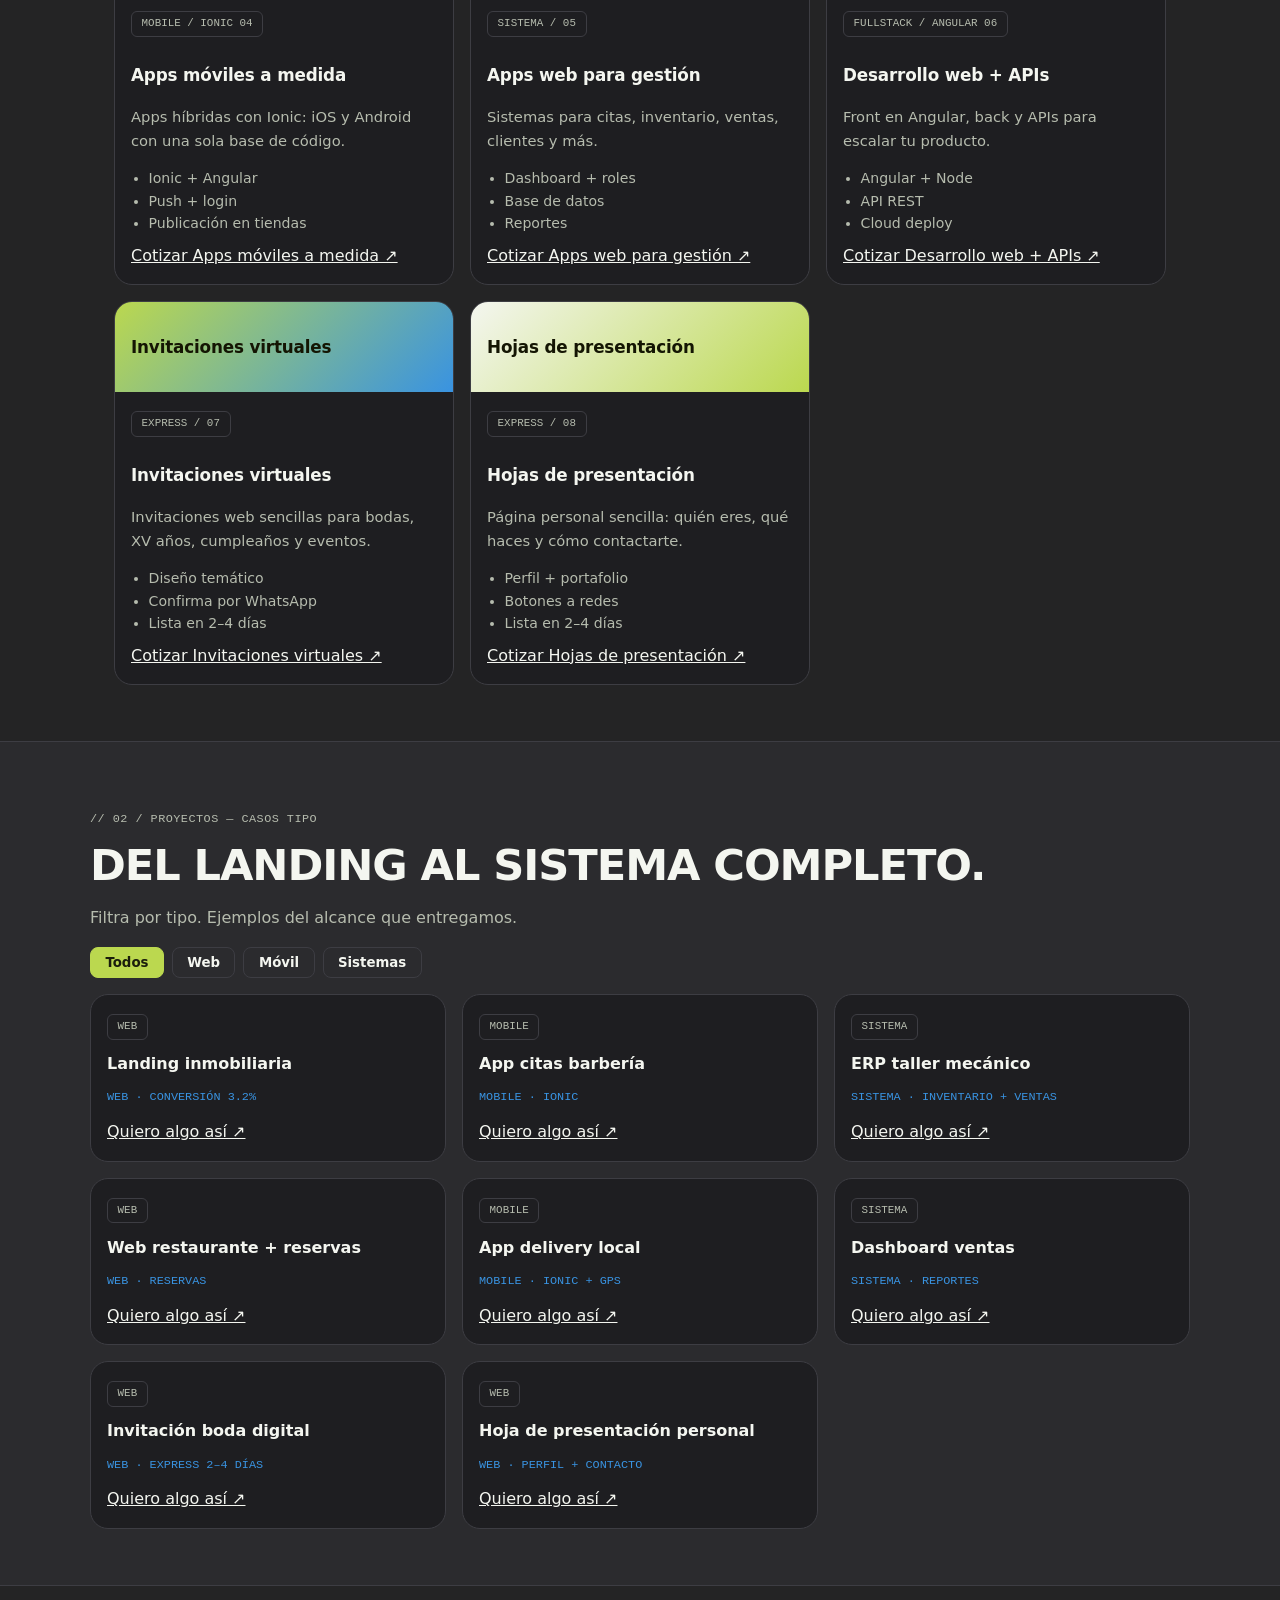
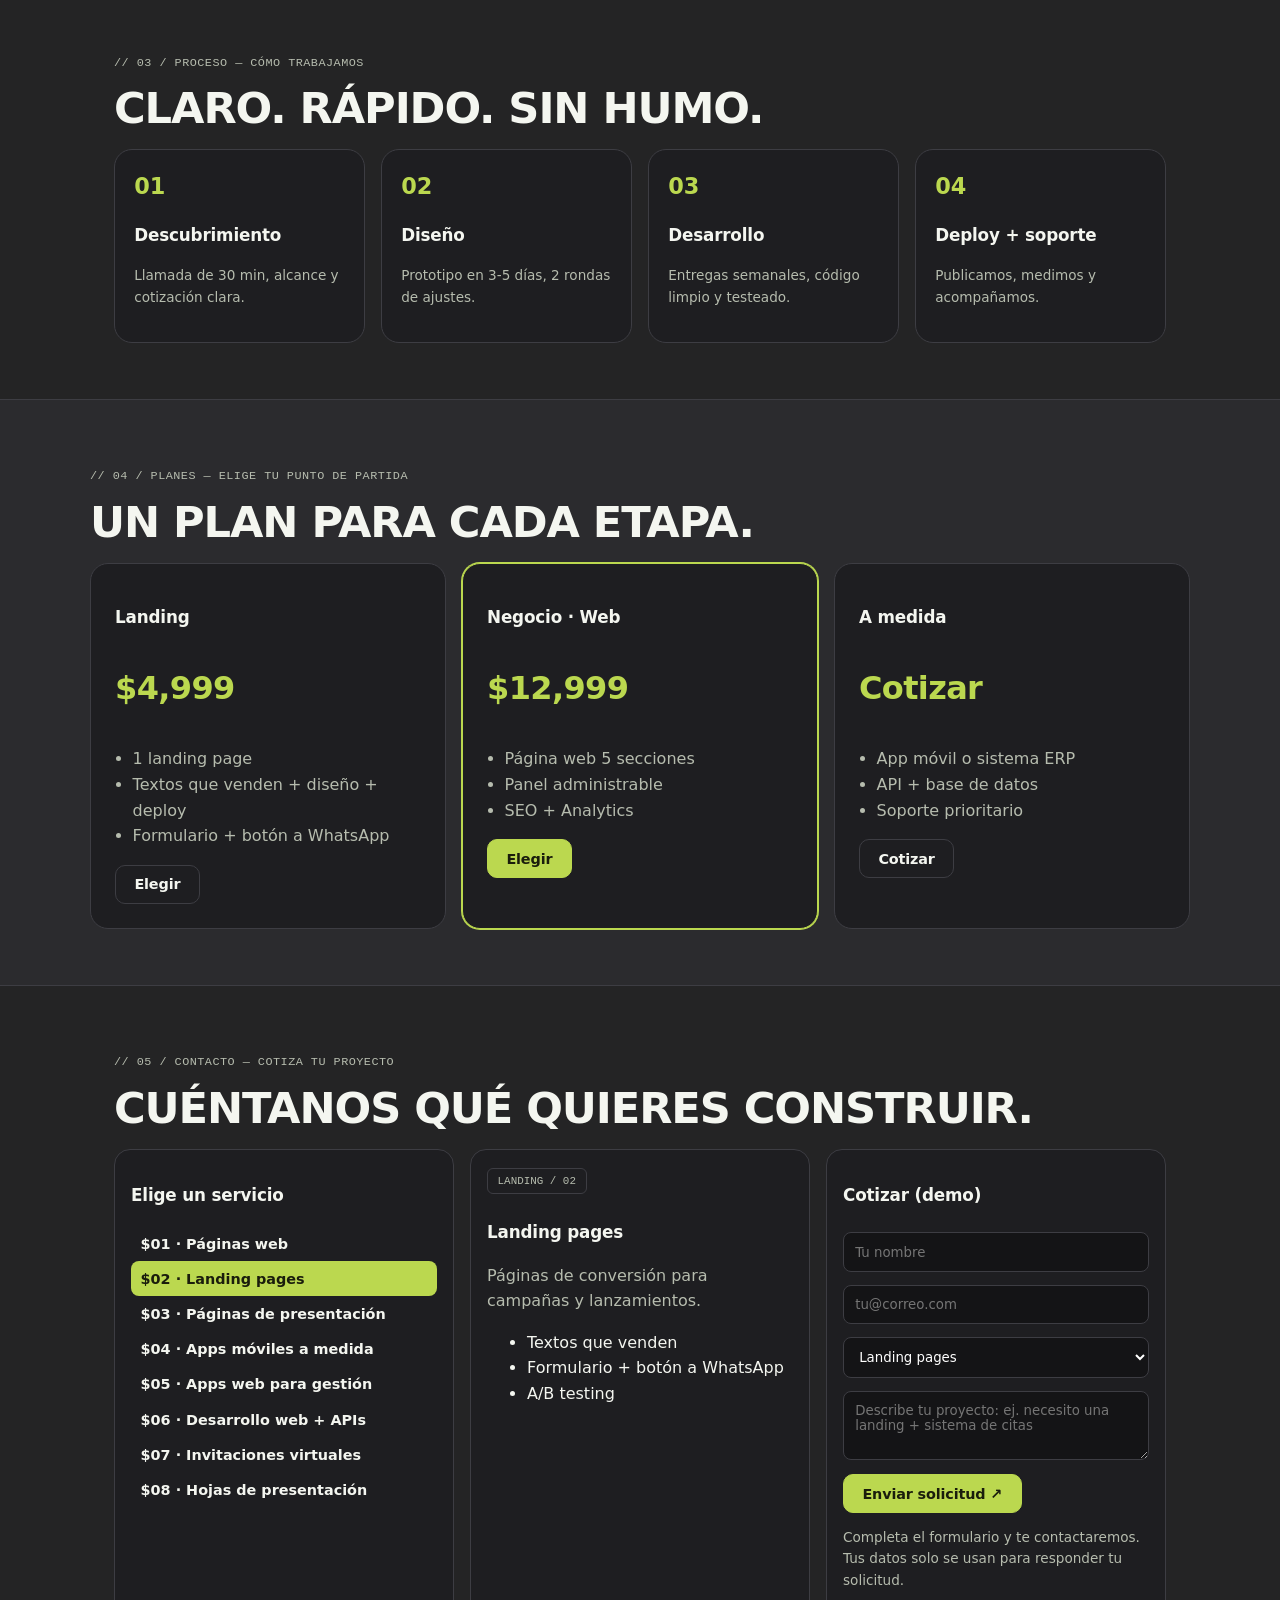
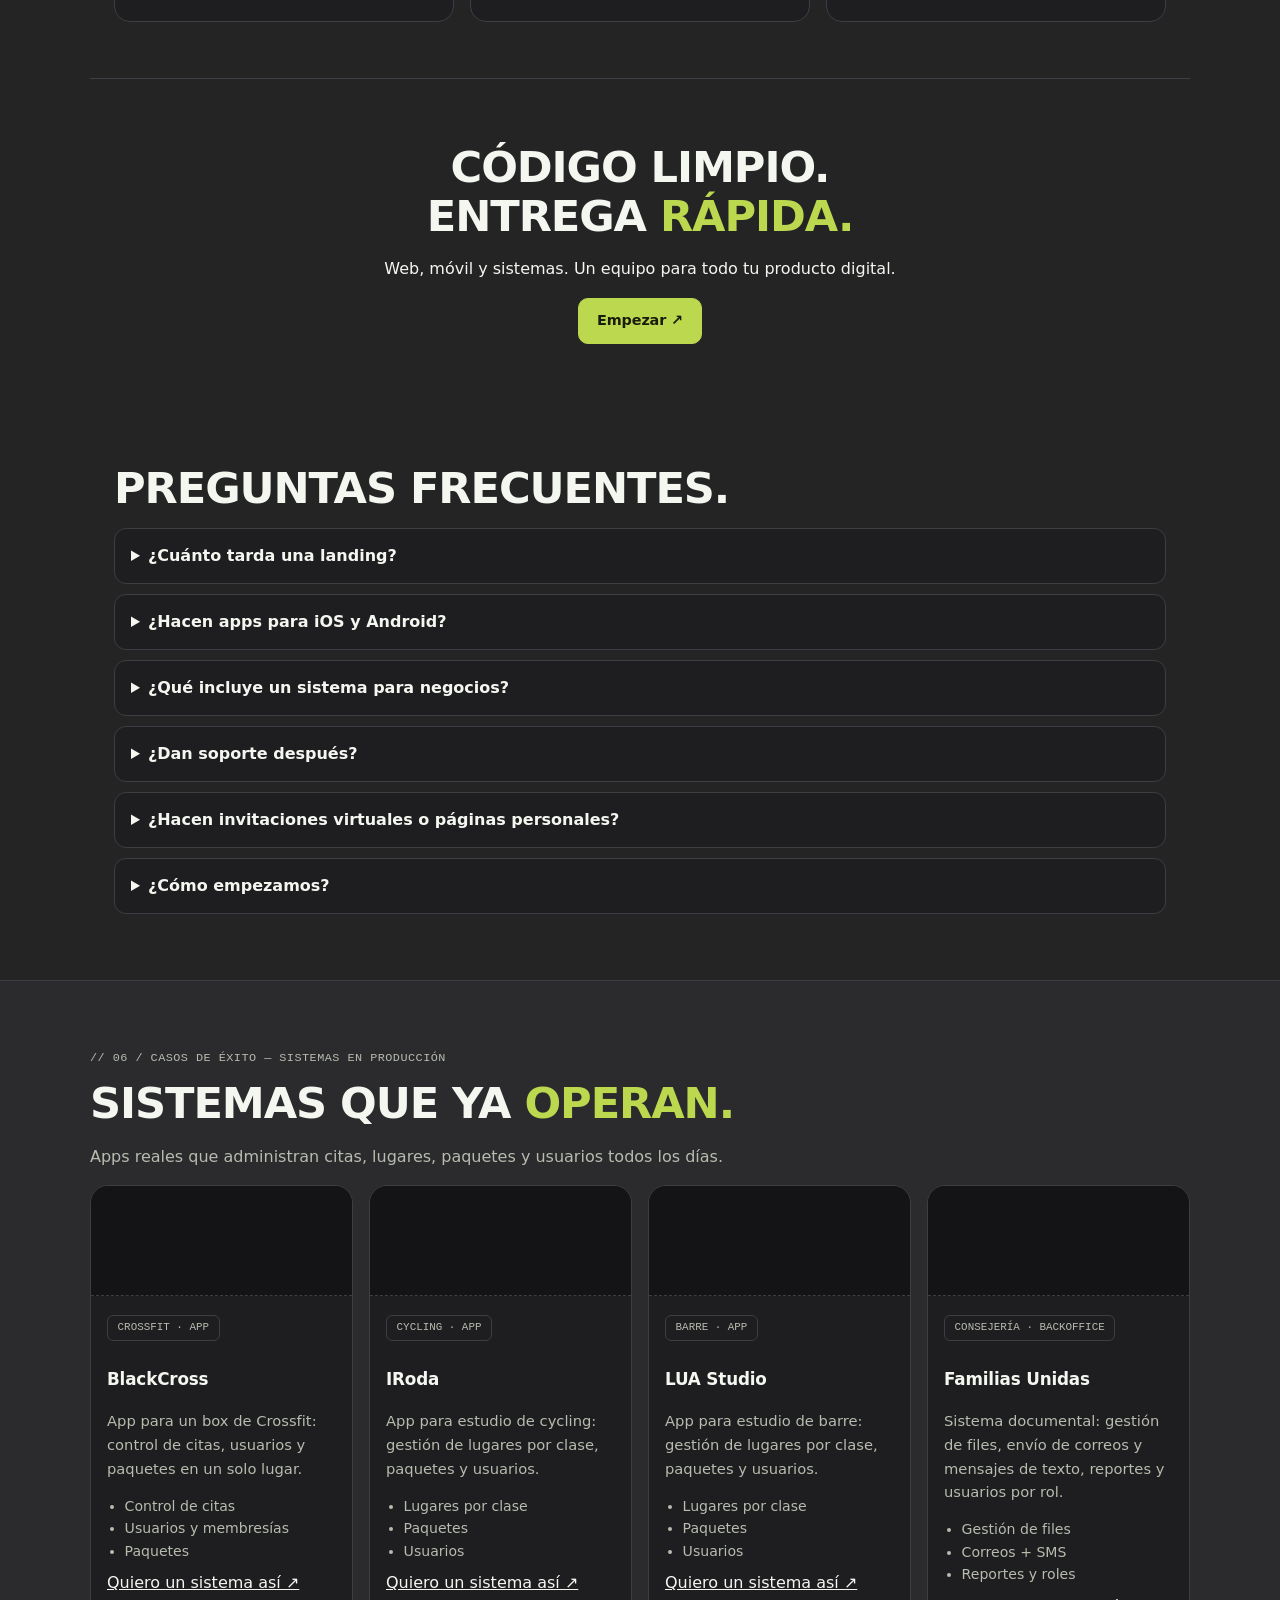
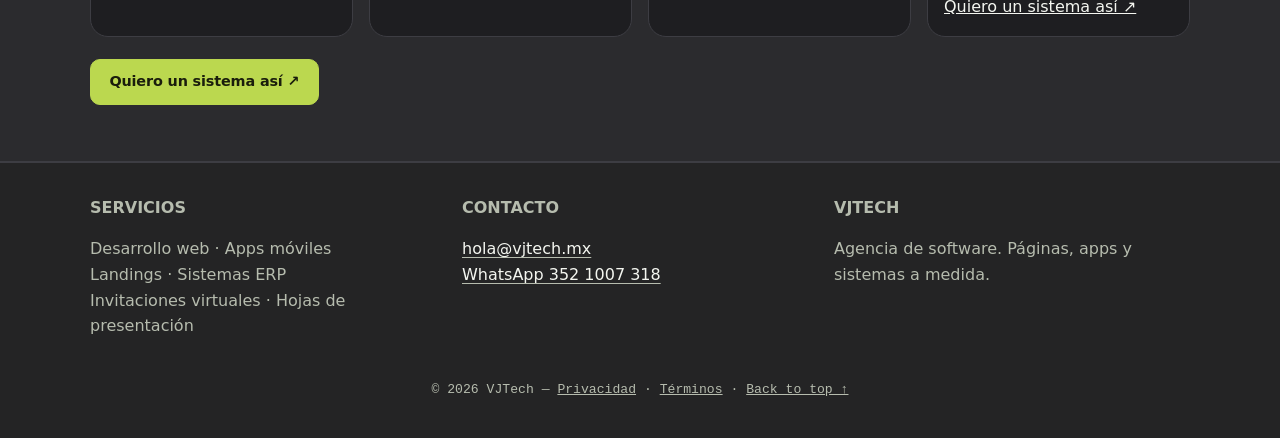
==== commit d0275385: "Se agrego funcionalidad de whatsapp" ====
--- a/index.html
+++ b/index.html
@@ -179,12 +179,17 @@
   <footer>
     <div class="fgrid">
       <div><strong>SERVICIOS</strong><p>Desarrollo web · Apps móviles<br />Landings · Sistemas ERP<br />Invitaciones virtuales · Hojas de presentación</p></div>
-      <div><strong>CONTACTO</strong><p>hola@vjtech.mx<br />WhatsApp 000 000 0000</p></div>
+      <div><strong>CONTACTO</strong><p><a href="mailto:hola@vjtech.mx">hola@vjtech.mx</a><br /><a href="https://wa.me/523521007318?text=Hola%20VJTech%2C%20quiero%20cotizar%20un%20proyecto" target="_blank" rel="noopener noreferrer">WhatsApp 352 1007 318</a></p></div>
       <div><strong>VJTECH</strong><p>Agencia de software. Páginas, apps y sistemas a medida.</p></div>
     </div>
     <p class="copy">© 2026 VJTech — <a href="privacidad.html">Privacidad</a> · <a href="terminos.html">Términos</a> · <a href="#inicio" data-scroll>Back to top ↑</a></p>
   </footer>
 
+  <a class="wa-fab" href="https://wa.me/523521007318?text=Hola%20VJTech%2C%20quiero%20cotizar%20un%20proyecto" target="_blank" rel="noopener noreferrer" aria-label="Escríbenos por WhatsApp">
+    <svg viewBox="0 0 24 24" width="24" height="24" aria-hidden="true" focusable="false"><path fill="currentColor" d="M17.472 14.382c-.297-.149-1.758-.867-2.03-.967-.273-.099-.471-.148-.67.15-.197.297-.767.966-.94 1.164-.173.199-.347.223-.644.075-.297-.15-1.255-.463-2.39-1.475-.883-.788-1.48-1.761-1.653-2.059-.173-.297-.018-.458.13-.606.134-.133.298-.347.446-.52.149-.174.198-.298.298-.497.099-.198.05-.371-.025-.52-.075-.149-.669-1.612-.916-2.207-.242-.579-.487-.5-.669-.51-.173-.008-.371-.01-.57-.01-.198 0-.52.074-.792.372-.272.297-1.04 1.016-1.04 2.479 0 1.462 1.065 2.875 1.213 3.074.149.198 2.096 3.2 5.077 4.487.709.306 1.262.489 1.694.625.712.227 1.36.195 1.871.118.571-.085 1.758-.719 2.006-1.413.248-.694.248-1.289.173-1.413-.074-.124-.272-.198-.57-.347m-5.421 7.403h-.004a9.87 9.87 0 01-5.031-1.378l-.361-.214-3.741.982.998-3.648-.235-.374a9.86 9.86 0 01-1.51-5.26c.001-5.45 4.436-9.884 9.888-9.884 2.64 0 5.122 1.03 6.988 2.898a9.825 9.825 0 012.893 6.994c-.003 5.45-4.437 9.884-9.885 9.884m8.413-18.297A11.815 11.815 0 0012.05 0C5.495 0 .16 5.335.157 11.892c0 2.096.547 4.142 1.588 5.945L.057 24l6.305-1.654a11.882 11.882 0 005.683 1.448h.005c6.554 0 11.89-5.335 11.893-11.893a11.821 11.821 0 00-3.48-8.413z"/></svg>
+    <span class="wa-fab-txt">WhatsApp</span>
+  </a>
+
   <script src="app.js" defer></script>
 </body>
 </html>
--- a/styles.css
+++ b/styles.css
@@ -94,7 +94,17 @@
 .faq details{background:#1e1e21;border:1px solid var(--line);border-radius:12px;padding:.9rem 1rem;margin:.6rem 0}
 footer{border-top:1px solid var(--line);padding:2rem 1.5rem;color:var(--mut)}
 .fgrid{display:grid;grid-template-columns:1fr 1fr 1fr;gap:1rem;max-width:1100px;margin:0 auto}
+.fgrid a{color:var(--txt);text-decoration:underline;text-underline-offset:3px;text-decoration-thickness:1px;text-decoration-color:var(--mut);transition:color 200ms ease,text-decoration-color 200ms ease}
+.fgrid a:hover{color:var(--lime);text-decoration-color:var(--lime)}
 .copy{text-align:center;margin-top:1.5rem;font-size:.82rem;font-family:var(--mono)}
+/* Botón flotante de WhatsApp (CTA persistente de conversión) */
+.wa-fab{position:fixed;z-index:25;right:calc(1.1rem + env(safe-area-inset-right,0px));bottom:calc(1.1rem + env(safe-area-inset-bottom,0px));display:inline-flex;align-items:center;gap:.55rem;padding:.8rem 1.15rem;border-radius:999px;background:#25d366;color:#062e14;text-decoration:none;font-weight:700;font-size:.9rem;border:1px solid rgba(255,255,255,.22);box-shadow:0 10px 30px rgba(0,0,0,.4);transition:transform 200ms ease,filter 200ms ease}
+.wa-fab svg{flex-shrink:0;display:block}
+.wa-fab::after{content:"";position:absolute;inset:0;border-radius:999px;pointer-events:none;animation:waPulse 2.6s ease-out infinite}
+.wa-fab:hover{transform:translateY(-2px);filter:brightness(1.06)}
+.wa-fab:active{transform:translateY(1px) scale(.98)}
+@keyframes waPulse{0%{box-shadow:0 0 0 0 rgba(37,211,102,.55)}70%{box-shadow:0 0 0 16px rgba(37,211,102,0)}100%{box-shadow:0 0 0 0 rgba(37,211,102,0)}}
+@media(max-width:560px){.wa-fab{padding:.9rem}.wa-fab-txt{display:none}}
 @media(max-width:900px){.links,.actions{display:none}.menu{display:block}.grid4,.grid3,.agenda,.booking,.fgrid{grid-template-columns:1fr}.hero{padding:3.5rem 0 2rem}.hero-inner{padding:0 1.2rem}}
 @media(prefers-reduced-motion:reduce){html{scroll-behavior:auto}.track{animation:none}*{transition:none!important;animation:none!important}}
 /* Utilidades no visuales (seguridad/accesibilidad): no alteran el diseño */
